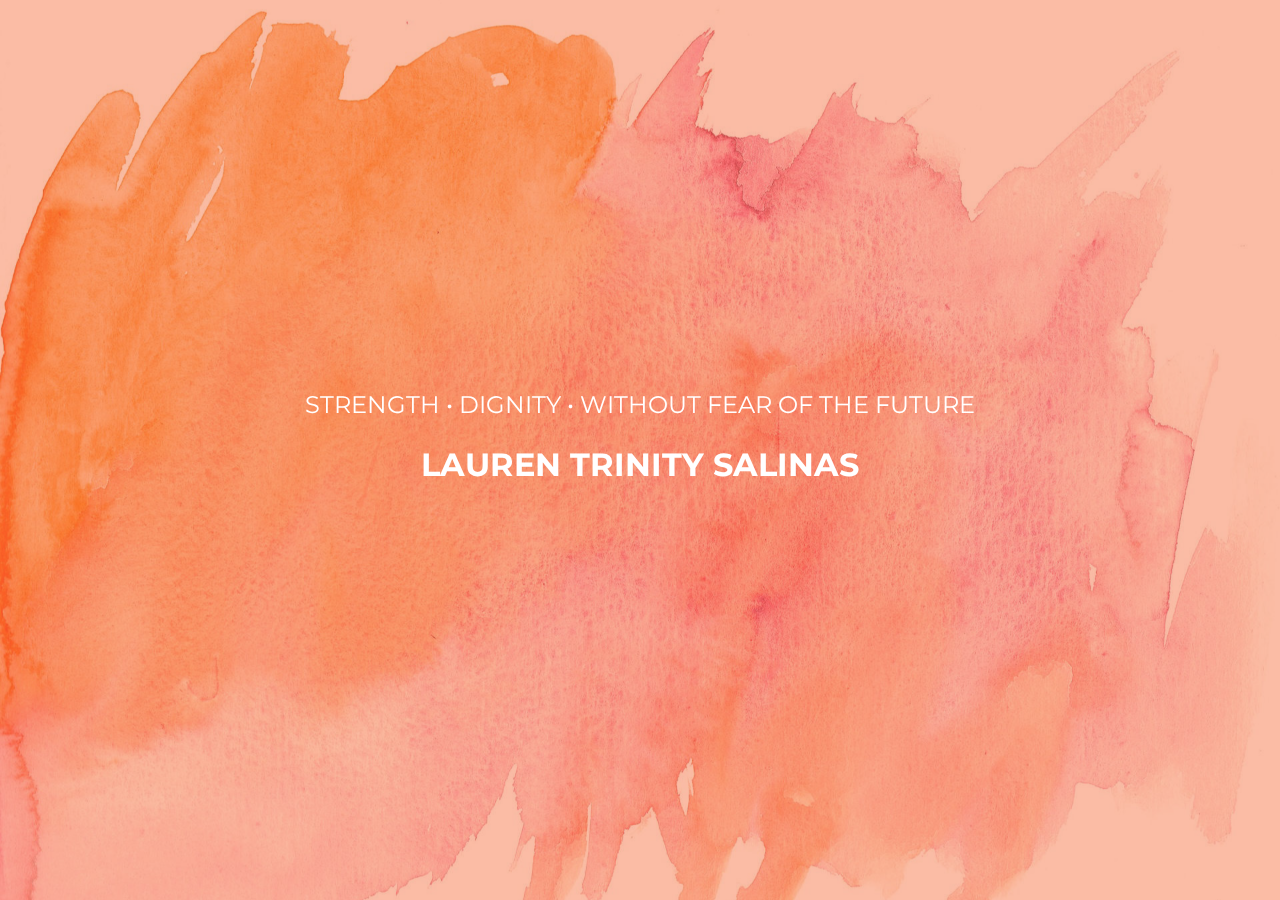
==== index.html @ 4dda99c8 "create github pages" ====
<!DOCTYPE html>
<html  >
<head>
  <!-- Site made with Mobirise Website Builder v4.10.3, https://mobirise.com -->
  <meta charset="UTF-8">
  <meta http-equiv="X-UA-Compatible" content="IE=edge">
  <meta name="generator" content="Mobirise v4.10.3, mobirise.com">
  <meta name="viewport" content="width=device-width, initial-scale=1, minimum-scale=1">
  <link rel="shortcut icon" href="assets/images/favicon-128x128.png" type="image/x-icon">
  <meta name="description" content="Lauren Trinity">
  
  <title>Lauren Trinity</title>
  <link rel="stylesheet" href="assets/web/assets/mobirise-icons/mobirise-icons.css">
  <link rel="stylesheet" href="assets/tether/tether.min.css">
  <link rel="stylesheet" href="assets/bootstrap/css/bootstrap.min.css">
  <link rel="stylesheet" href="assets/bootstrap/css/bootstrap-grid.min.css">
  <link rel="stylesheet" href="assets/bootstrap/css/bootstrap-reboot.min.css">
  <link rel="stylesheet" href="assets/animatecss/animate.min.css">
  <link rel="stylesheet" href="assets/theme/css/style.css">
  <link rel="stylesheet" href="assets/mobirise/css/mbr-additional.css" type="text/css">
  
  
  
</head>
<body>
  <section class="cid-qR0C1L63D7 mbr-fullscreen mbr-parallax-background" id="header2-0">

    

    <div class="mbr-overlay" style="opacity: 0.5; background-color: rgb(247, 121, 76);"></div>

    <div class="container align-center">
        <div class="row justify-content-md-center">
            <div class="mbr-white col-md-10">
                <h1 class="mbr-section-title mbr-bold pb-3 mbr-fonts-style display-5"><span style="font-weight: normal;">STRENGTH • DIGNITY • WITHOUT FEAR OF THE FUTURE</span></h1>
                <h3 class="mbr-section-subtitle align-center mbr-light pb-3 mbr-fonts-style display-2"><strong>LAUREN TRINITY SALINAS</strong></h3>
                
                
            </div>
        </div>
    </div>
    
</section>


  <section class="engine"><a href="https://mobirise.info/q">free responsive website templates</a></section><script src="assets/web/assets/jquery/jquery.min.js"></script>
  <script src="assets/popper/popper.min.js"></script>
  <script src="assets/tether/tether.min.js"></script>
  <script src="assets/bootstrap/js/bootstrap.min.js"></script>
  <script src="assets/smoothscroll/smooth-scroll.js"></script>
  <script src="assets/parallax/jarallax.min.js"></script>
  <script src="assets/viewportchecker/jquery.viewportchecker.js"></script>
  <script src="assets/theme/js/script.js"></script>
  
  
  <input name="animation" type="hidden">
  </body>
</html>
---- assets/web/assets/mobirise-icons/mobirise-icons.css ----
@font-face {
  font-family: 'MobiriseIcons';
  src:  url('mobirise-icons.eot?spat4u');
  src:  url('mobirise-icons.eot?spat4u#iefix') format('embedded-opentype'),
    url('mobirise-icons.ttf?spat4u') format('truetype'),
    url('mobirise-icons.woff?spat4u') format('woff'),
    url('mobirise-icons.svg?spat4u#MobiriseIcons') format('svg');
  font-weight: normal;
  font-style: normal;
}

[class^="mbri-"], [class*=" mbri-"] {
  /* use !important to prevent issues with browser extensions that change fonts */
  font-family: MobiriseIcons !important;
  speak: none;
  font-style: normal;
  font-weight: normal;
  font-variant: normal;
  text-transform: none;
  line-height: 1;

  /* Better Font Rendering =========== */
  -webkit-font-smoothing: antialiased;
  -moz-osx-font-smoothing: grayscale;
}

.mbri-add-submenu:before {
  content: "\e900";
}
.mbri-alert:before {
  content: "\e901";
}
.mbri-align-center:before {
  content: "\e902";
}
.mbri-align-justify:before {
  content: "\e903";
}
.mbri-align-left:before {
  content: "\e904";
}
.mbri-align-right:before {
  content: "\e905";
}
.mbri-android:before {
  content: "\e906";
}
.mbri-apple:before {
  content: "\e907";
}
.mbri-arrow-down:before {
  content: "\e908";
}
.mbri-arrow-next:before {
  content: "\e909";
}
.mbri-arrow-prev:before {
  content: "\e90a";
}
.mbri-arrow-up:before {
  content: "\e90b";
}
.mbri-bold:before {
  content: "\e90c";
}
.mbri-bookmark:before {
  content: "\e90d";
}
.mbri-bootstrap:before {
  content: "\e90e";
}
.mbri-briefcase:before {
  content: "\e90f";
}
.mbri-browse:before {
  content: "\e910";
}
.mbri-bulleted-list:before {
  content: "\e911";
}
.mbri-calendar:before {
  content: "\e912";
}
.mbri-camera:before {
  content: "\e913";
}
.mbri-cart-add:before {
  content: "\e914";
}
.mbri-cart-full:before {
  content: "\e915";
}
.mbri-cash:before {
  content: "\e916";
}
.mbri-change-style:before {
  content: "\e917";
}
.mbri-chat:before {
  content: "\e918";
}
.mbri-clock:before {
  content: "\e919";
}
.mbri-close:before {
  content: "\e91a";
}
.mbri-cloud:before {
  content: "\e91b";
}
.mbri-code:before {
  content: "\e91c";
}
.mbri-contact-form:before {
  content: "\e91d";
}
.mbri-credit-card:before {
  content: "\e91e";
}
.mbri-cursor-click:before {
  content: "\e91f";
}
.mbri-cust-feedback:before {
  content: "\e920";
}
.mbri-database:before {
  content: "\e921";
}
.mbri-delivery:before {
  content: "\e922";
}
.mbri-desktop:before {
  content: "\e923";
}
.mbri-devices:before {
  content: "\e924";
}
.mbri-down:before {
  content: "\e925";
}
.mbri-download:before {
  content: "\e989";
}
.mbri-drag-n-drop:before {
  content: "\e927";
}
.mbri-drag-n-drop2:before {
  content: "\e928";
}
.mbri-edit:before {
  content: "\e929";
}
.mbri-edit2:before {
  content: "\e92a";
}
.mbri-error:before {
  content: "\e92b";
}
.mbri-extension:before {
  content: "\e92c";
}
.mbri-features:before {
  content: "\e92d";
}
.mbri-file:before {
  content: "\e92e";
}
.mbri-flag:before {
  content: "\e92f";
}
.mbri-folder:before {
  content: "\e930";
}
.mbri-gift:before {
  content: "\e931";
}
.mbri-github:before {
  content: "\e932";
}
.mbri-globe:before {
  content: "\e933";
}
.mbri-globe-2:before {
  content: "\e934";
}
.mbri-growing-chart:before {
  content: "\e935";
}
.mbri-hearth:before {
  content: "\e936";
}
.mbri-help:before {
  content: "\e937";
}
.mbri-home:before {
  content: "\e938";
}
.mbri-hot-cup:before {
  content: "\e939";
}
.mbri-idea:before {
  content: "\e93a";
}
.mbri-image-gallery:before {
  content: "\e93b";
}
.mbri-image-slider:before {
  content: "\e93c";
}
.mbri-info:before {
  content: "\e93d";
}
.mbri-italic:before {
  content: "\e93e";
}
.mbri-key:before {
  content: "\e93f";
}
.mbri-laptop:before {
  content: "\e940";
}
.mbri-layers:before {
  content: "\e941";
}
.mbri-left-right:before {
  content: "\e942";
}
.mbri-left:before {
  content: "\e943";
}
.mbri-letter:before {
  content: "\e944";
}
.mbri-like:before {
  content: "\e945";
}
.mbri-link:before {
  content: "\e946";
}
.mbri-lock:before {
  content: "\e947";
}
.mbri-login:before {
  content: "\e948";
}
.mbri-logout:before {
  content: "\e949";
}
.mbri-magic-stick:before {
  content: "\e94a";
}
.mbri-map-pin:before {
  content: "\e94b";
}
.mbri-menu:before {
  content: "\e94c";
}
.mbri-mobile:before {
  content: "\e94d";
}
.mbri-mobile2:before {
  content: "\e94e";
}
.mbri-mobirise:before {
  content: "\e94f";
}
.mbri-more-horizontal:before {
  content: "\e950";
}
.mbri-more-vertical:before {
  content: "\e951";
}
.mbri-music:before {
  content: "\e952";
}
.mbri-new-file:before {
  content: "\e953";
}
.mbri-numbered-list:before {
  content: "\e954";
}
.mbri-opened-folder:before {
  content: "\e955";
}
.mbri-pages:before {
  content: "\e956";
}
.mbri-paper-plane:before {
  content: "\e957";
}
.mbri-paperclip:before {
  content: "\e958";
}
.mbri-photo:before {
  content: "\e959";
}
.mbri-photos:before {
  content: "\e95a";
}
.mbri-pin:before {
  content: "\e95b";
}
.mbri-play:before {
  content: "\e95c";
}
.mbri-plus:before {
  content: "\e95d";
}
.mbri-preview:before {
  content: "\e95e";
}
.mbri-print:before {
  content: "\e95f";
}
.mbri-protect:before {
  content: "\e960";
}
.mbri-question:before {
  content: "\e961";
}
.mbri-quote-left:before {
  content: "\e962";
}
.mbri-quote-right:before {
  content: "\e963";
}
.mbri-refresh:before {
  content: "\e964";
}
.mbri-responsive:before {
  content: "\e965";
}
.mbri-right:before {
  content: "\e966";
}
.mbri-rocket:before {
  content: "\e967";
}
.mbri-sad-face:before {
  content: "\e968";
}
.mbri-sale:before {
  content: "\e969";
}
.mbri-save:before {
  content: "\e96a";
}
.mbri-search:before {
  content: "\e96b";
}
.mbri-setting:before {
  content: "\e96c";
}
.mbri-setting2:before {
  content: "\e96d";
}
.mbri-setting3:before {
  content: "\e96e";
}
.mbri-share:before {
  content: "\e96f";
}
.mbri-shopping-bag:before {
  content: "\e970";
}
.mbri-shopping-basket:before {
  content: "\e971";
}
.mbri-shopping-cart:before {
  content: "\e972";
}
.mbri-sites:before {
  content: "\e973";
}
.mbri-smile-face:before {
  content: "\e974";
}
.mbri-speed:before {
  content: "\e975";
}
.mbri-star:before {
  content: "\e976";
}
.mbri-success:before {
  content: "\e977";
}
.mbri-sun:before {
  content: "\e978";
}
.mbri-sun2:before {
  content: "\e979";
}
.mbri-tablet:before {
  content: "\e97a";
}
.mbri-tablet-vertical:before {
  content: "\e97b";
}
.mbri-target:before {
  content: "\e97c";
}
.mbri-timer:before {
  content: "\e97d";
}
.mbri-to-ftp:before {
  content: "\e97e";
}
.mbri-to-local-drive:before {
  content: "\e97f";
}
.mbri-touch-swipe:before {
  content: "\e980";
}
.mbri-touch:before {
  content: "\e981";
}
.mbri-trash:before {
  content: "\e982";
}
.mbri-underline:before {
  content: "\e983";
}
.mbri-unlink:before {
  content: "\e984";
}
.mbri-unlock:before {
  content: "\e985";
}
.mbri-up-down:before {
  content: "\e986";
}
.mbri-up:before {
  content: "\e987";
}
.mbri-update:before {
  content: "\e988";
}
.mbri-upload:before {
 content: "\e926"; 
}
.mbri-user:before {
  content: "\e98a";
}
.mbri-user2:before {
  content: "\e98b";
}
.mbri-users:before {
  content: "\e98c";
}
.mbri-video:before {
  content: "\e98d";
}
.mbri-video-play:before {
  content: "\e98e";
}
.mbri-watch:before {
  content: "\e98f";
}
.mbri-website-theme:before {
  content: "\e990";
}
.mbri-wifi:before {
  content: "\e991";
}
.mbri-windows:before {
  content: "\e992";
}
.mbri-zoom-out:before {
  content: "\e993";
}
.mbri-redo:before {
  content: "\e994";
}
.mbri-undo:before {
  content: "\e995";
}
---- assets/theme/css/style.css ----
/*!
 * Mobirise v4 theme (https://mobirise.com/)
 * Copyright 2017 Mobirise
 */
section {
  background-color: #eeeeee; }

section,
.container,
.container-fluid {
  position: relative;
  word-wrap: break-word; }

a.mbr-iconfont:hover {
  text-decoration: none; }

.article .lead p, .article .lead ul, .article .lead ol, .article .lead pre, .article .lead blockquote {
  margin-bottom: 0; }

a {
  font-style: normal;
  font-weight: 400;
  cursor: pointer; }
  a, a:hover {
    text-decoration: none; }

figure {
  margin-bottom: 0; }

body {
  color: #232323; }

h1, h2, h3, h4, h5, h6,
.h1, .h2, .h3, .h4, .h5, .h6,
.display-1, .display-2, .display-3, .display-4 {
  line-height: 1;
  word-break: break-word;
  word-wrap: break-word; }

b, strong {
  font-weight: bold; }

blockquote {
  padding: 10px 0 10px 20px;
  position: relative;
  border-left: 2px solid;
  border-color: #ff3366; }

input:-webkit-autofill, input:-webkit-autofill:hover, input:-webkit-autofill:focus, input:-webkit-autofill:active {
  transition-delay: 9999s;
  transition-property: background-color, color; }

textarea[type="hidden"] {
  display: none; }

body {
  position: relative; }

section {
  background-position: 50% 50%;
  background-repeat: no-repeat;
  background-size: cover; }
  section .mbr-background-video,
  section .mbr-background-video-preview {
    position: absolute;
    bottom: 0;
    left: 0;
    right: 0;
    top: 0; }

.hidden {
  visibility: hidden; }

.mbr-z-index20 {
  z-index: 20; }

/*! Base colors */
.mbr-white {
  color: #ffffff; }

.mbr-black {
  color: #000000; }

.mbr-bg-white {
  background-color: #ffffff; }

.mbr-bg-black {
  background-color: #000000; }

/*! Text-aligns */
.align-left {
  text-align: left; }

.align-center {
  text-align: center; }

.align-right {
  text-align: right; }

@media (max-width: 767px) {
  .align-left, .align-center, .align-right, .mbr-section-btn, .mbr-section-title {
    text-align: center; } }
/*! Font-weight  */
.mbr-light {
  font-weight: 300; }

.mbr-regular {
  font-weight: 400; }

.mbr-semibold {
  font-weight: 500; }

.mbr-bold {
  font-weight: 700; }

/*! Media  */
.media-size-item {
  -webkit-flex: 1 1 auto;
  -moz-flex: 1 1 auto;
  -ms-flex: 1 1 auto;
  -o-flex: 1 1 auto;
  flex: 1 1 auto; }

.media-content {
  -webkit-flex-basis: 100%;
  flex-basis: 100%; }

.media-container-row {
  display: -ms-flexbox;
  display: -webkit-flex;
  display: flex;
  -webkit-flex-direction: row;
  -ms-flex-direction: row;
  flex-direction: row;
  -webkit-flex-wrap: wrap;
  -ms-flex-wrap: wrap;
  flex-wrap: wrap;
  -webkit-justify-content: center;
  -ms-flex-pack: center;
  justify-content: center;
  -webkit-align-content: center;
  -ms-flex-line-pack: center;
  align-content: center;
  -webkit-align-items: start;
  -ms-flex-align: start;
  align-items: start; }
  .media-container-row .media-size-item {
    width: 400px; }

.media-container-column {
  display: -ms-flexbox;
  display: -webkit-flex;
  display: flex;
  -webkit-flex-direction: column;
  -ms-flex-direction: column;
  flex-direction: column;
  -webkit-flex-wrap: wrap;
  -ms-flex-wrap: wrap;
  flex-wrap: wrap;
  -webkit-justify-content: center;
  -ms-flex-pack: center;
  justify-content: center;
  -webkit-align-content: center;
  -ms-flex-line-pack: center;
  align-content: center;
  -webkit-align-items: stretch;
  -ms-flex-align: stretch;
  align-items: stretch; }
  .media-container-column > * {
    width: 100%; }

@media (min-width: 992px) {
  .media-container-row {
    -webkit-flex-wrap: nowrap;
    -ms-flex-wrap: nowrap;
    flex-wrap: nowrap; } }
figure {
  overflow: hidden; }

figure[mbr-media-size] {
  transition: width 0.1s; }

.mbr-figure img, .mbr-figure iframe {
  display: block;
  width: 100%; }

.card {
  background-color: transparent;
  border: none; }

.card-box {
  width: 100%; }

.card-img {
  text-align: center;
  flex-shrink: 0;
  -webkit-flex-shrink: 0; }

.media {
  max-width: 100%;
  margin: 0 auto; }

.mbr-figure {
  -ms-flex-item-align: center;
  -ms-grid-row-align: center;
  -webkit-align-self: center;
  align-self: center; }

.media-container > div {
  max-width: 100%; }

.mbr-figure img, .card-img img {
  width: 100%; }

@media (max-width: 991px) {
  .media-size-item {
    width: auto !important; }

  .media {
    width: auto; }

  .mbr-figure {
    width: 100% !important; } }
/*! Buttons */
.mbr-section-btn {
  margin-left: -.25rem;
  margin-right: -.25rem;
  font-size: 0; }

nav .mbr-section-btn {
  margin-left: 0rem;
  margin-right: 0rem; }

/*! Btn icon margin */
.btn .mbr-iconfont, .btn.btn-sm .mbr-iconfont {
  cursor: pointer;
  margin-right: 0.5rem; }

.btn.btn-md .mbr-iconfont, .btn.btn-md .mbr-iconfont {
  margin-right: 0.8rem; }

.mbr-regular {
  font-weight: 400; }

.mbr-semibold {
  font-weight: 500; }

.mbr-bold {
  font-weight: 700; }

[type="submit"] {
  -webkit-appearance: none; }

/*! Full-screen */
.mbr-fullscreen .mbr-overlay {
  min-height: 100vh; }

.mbr-fullscreen {
  display: flex;
  display: -webkit-flex;
  display: -moz-flex;
  display: -ms-flex;
  display: -o-flex;
  align-items: center;
  -webkit-align-items: center;
  min-height: 100vh;
  padding-top: 3rem;
  padding-bottom: 3rem; }

/*! Map */
.map {
  height: 25rem;
  position: relative; }
  .map iframe {
    width: 100%;
    height: 100%; }

/* Form */
.form-asterisk {
  font-family: initial;
  position: absolute;
  top: -2px;
  font-weight: normal; }

/*! Scroll to top arrow */
.mbr-arrow-up {
  bottom: 25px;
  right: 90px;
  position: fixed;
  text-align: right;
  z-index: 5000;
  color: #ffffff;
  font-size: 32px;
  transform: rotate(180deg);
  -webkit-transform: rotate(180deg); }

.mbr-arrow-up a {
  background: rgba(0, 0, 0, 0.2);
  border-radius: 3px;
  color: #fff;
  display: inline-block;
  height: 60px;
  width: 60px;
  outline-style: none !important;
  position: relative;
  text-decoration: none;
  transition: all .3s ease-in-out;
  cursor: pointer;
  text-align: center; }
  .mbr-arrow-up a:hover {
    background-color: rgba(0, 0, 0, 0.4); }
  .mbr-arrow-up a i {
    line-height: 60px; }

.mbr-arrow-up-icon {
  display: block;
  color: #fff; }

.mbr-arrow-up-icon::before {
  content: "\203a";
  display: inline-block;
  font-family: serif;
  font-size: 32px;
  line-height: 1;
  font-style: normal;
  position: relative;
  top: 6px;
  left: -4px;
  -webkit-transform: rotate(-90deg);
  transform: rotate(-90deg); }

/*! Arrow Down */
.mbr-arrow {
  position: absolute;
  bottom: 45px;
  left: 50%;
  width: 60px;
  height: 60px;
  cursor: pointer;
  background-color: rgba(80, 80, 80, 0.5);
  border-radius: 50%;
  -webkit-transform: translateX(-50%);
  transform: translateX(-50%); }
  .mbr-arrow > a {
    display: inline-block;
    text-decoration: none;
    outline-style: none;
    -webkit-animation: arrowdown 1.7s ease-in-out infinite;
    animation: arrowdown 1.7s ease-in-out infinite; }
    .mbr-arrow > a > i {
      position: absolute;
      top: -2px;
      left: 15px;
      font-size: 2rem; }

@keyframes arrowdown {
  0% {
    transform: translateY(0px);
    -webkit-transform: translateY(0px); }
  50% {
    transform: translateY(-5px);
    -webkit-transform: translateY(-5px); }
  100% {
    transform: translateY(0px);
    -webkit-transform: translateY(0px); } }
@-webkit-keyframes arrowdown {
  0% {
    transform: translateY(0px);
    -webkit-transform: translateY(0px); }
  50% {
    transform: translateY(-5px);
    -webkit-transform: translateY(-5px); }
  100% {
    transform: translateY(0px);
    -webkit-transform: translateY(0px); } }
@media (max-width: 500px) {
  .mbr-arrow-up {
    left: 50%;
    right: auto;
    transform: translateX(-50%) rotate(180deg);
    -webkit-transform: translateX(-50%) rotate(180deg); } }
/*Gradients animation*/
@keyframes gradient-animation {
  from {
    background-position: 0% 100%;
    animation-timing-function: ease-in-out; }
  to {
    background-position: 100% 0%;
    animation-timing-function: ease-in-out; } }
@-webkit-keyframes gradient-animation {
  from {
    background-position: 0% 100%;
    animation-timing-function: ease-in-out; }
  to {
    background-position: 100% 0%;
    animation-timing-function: ease-in-out; } }
.bg-gradient {
  background-size: 200% 200%;
  animation: gradient-animation 5s infinite alternate;
  -webkit-animation: gradient-animation 5s infinite alternate; }

.menu .navbar-brand {
  display: -webkit-flex; }
  .menu .navbar-brand span {
    display: flex;
    display: -webkit-flex; }
  .menu .navbar-brand .navbar-caption-wrap {
    display: -webkit-flex; }
  .menu .navbar-brand .navbar-logo img {
    display: -webkit-flex; }
@media (min-width: 768px) and (max-width: 991px) {
  .menu .navbar-toggleable-sm .navbar-nav {
    display: -webkit-box;
    display: -webkit-flex;
    display: -ms-flexbox; } }
@media (max-width: 991px) {
  .menu .navbar-collapse {
    max-height: 93.5vh; }
    .menu .navbar-collapse.show {
      overflow: auto; } }
@media (min-width: 992px) {
  .menu .navbar-nav.nav-dropdown {
    display: -webkit-flex; }
  .menu .navbar-toggleable-sm .navbar-collapse {
    display: -webkit-flex !important; } }
@media (max-width: 767px) {
  .menu .navbar-collapse {
    max-height: 80vh; } }

.navbar {
  display: -webkit-flex;
  -webkit-flex-wrap: wrap;
  -webkit-align-items: center;
  -webkit-justify-content: space-between; }

.navbar-collapse {
  -webkit-flex-basis: 100%;
  -webkit-flex-grow: 1;
  -webkit-align-items: center; }

.nav-dropdown .link {
  padding: .667em 1.667em !important;
  margin: 0 !important; }

.nav {
  display: -webkit-flex;
  -webkit-flex-wrap: wrap; }

.row {
  display: -webkit-flex;
  -webkit-flex-wrap: wrap; }

.justify-content-center {
  -webkit-justify-content: center; }

.form-inline {
  display: -webkit-flex;
  -webkit-flex-flow: row wrap;
  -webkit-align-items: center; }

.card-wrapper {
  -webkit-flex: 1; }

.carousel-control {
  z-index: 10;
  display: -webkit-flex;
  -webkit-align-items: center;
  -webkit-justify-content: center; }

.carousel-controls {
  display: -webkit-flex; }

.media {
  display: -webkit-flex; }

.form-group:focus {
  outline: none; }

.jq-selectbox__select {
  padding: 1.07em .5em;
  position: absolute;
  top: 0;
  left: 0;
  width: 100%; }

.jq-selectbox__dropdown {
  position: absolute;
  top: 100% !important;
  left: 0 !important;
  width: 100% !important; }

.jq-selectbox__trigger-arrow {
  transform: translateY(-50%); }

.jq-selectbox li {
  padding: 1.07em .5em; }

div[data-for^="input-range"] input {
  padding-left: 0;
  padding-right: 0; }

.modal-dialog, .modal-content {
  height: 100%; }

.modal-dialog .carousel-inner {
  height: 100%;
  height: -webkit-fill-available;
  height: fill-available; }

.carousel-item {
  text-align: center; }

.carousel-item img {
  margin: auto; }
.engine {
	position: absolute;
	text-indent: -2400px;
	text-align: center;
	padding: 0;
	top: 0;
	left: -2400px;
}
---- assets/mobirise/css/mbr-additional.css ----
@import url(https://fonts.googleapis.com/css?family=Playball:400);
@import url(https://fonts.googleapis.com/css?family=Montserrat:100,100i,200,200i,300,300i,400,400i,500,500i,600,600i,700,700i,800,800i,900,900i);





body {
  font-style: normal;
  line-height: 1.5;
}
.mbr-section-title {
  font-style: normal;
  line-height: 1.2;
}
.mbr-section-subtitle {
  line-height: 1.3;
}
.mbr-text {
  font-style: normal;
  line-height: 1.6;
}
.display-1 {
  font-family: 'Playball', display;
  font-size: 8.25rem;
}
.display-1 > .mbr-iconfont {
  font-size: 13.2rem;
}
.display-2 {
  font-family: 'Montserrat', sans-serif;
  font-size: 2rem;
}
.display-2 > .mbr-iconfont {
  font-size: 3.2rem;
}
.display-4 {
  font-family: 'Montserrat', sans-serif;
  font-size: 1rem;
}
.display-4 > .mbr-iconfont {
  font-size: 1.6rem;
}
.display-5 {
  font-family: 'Montserrat', sans-serif;
  font-size: 1.5rem;
}
.display-5 > .mbr-iconfont {
  font-size: 2.4rem;
}
.display-7 {
  font-family: 'Montserrat', sans-serif;
  font-size: 1rem;
}
.display-7 > .mbr-iconfont {
  font-size: 1.6rem;
}
/* ---- Fluid typography for mobile devices ---- */
/* 1.4 - font scale ratio ( bootstrap == 1.42857 ) */
/* 100vw - current viewport width */
/* (48 - 20)  48 == 48rem == 768px, 20 == 20rem == 320px(minimal supported viewport) */
/* 0.65 - min scale variable, may vary */
@media (max-width: 768px) {
  .display-1 {
    font-size: 6.6rem;
    font-size: calc( 3.5374999999999996rem + (8.25 - 3.5374999999999996) * ((100vw - 20rem) / (48 - 20)));
    line-height: calc( 1.4 * (3.5374999999999996rem + (8.25 - 3.5374999999999996) * ((100vw - 20rem) / (48 - 20))));
  }
  .display-2 {
    font-size: 1.6rem;
    font-size: calc( 1.35rem + (2 - 1.35) * ((100vw - 20rem) / (48 - 20)));
    line-height: calc( 1.4 * (1.35rem + (2 - 1.35) * ((100vw - 20rem) / (48 - 20))));
  }
  .display-4 {
    font-size: 0.8rem;
    font-size: calc( 1rem + (1 - 1) * ((100vw - 20rem) / (48 - 20)));
    line-height: calc( 1.4 * (1rem + (1 - 1) * ((100vw - 20rem) / (48 - 20))));
  }
  .display-5 {
    font-size: 1.2rem;
    font-size: calc( 1.175rem + (1.5 - 1.175) * ((100vw - 20rem) / (48 - 20)));
    line-height: calc( 1.4 * (1.175rem + (1.5 - 1.175) * ((100vw - 20rem) / (48 - 20))));
  }
}
/* Buttons */
.btn {
  font-weight: 500;
  border-width: 2px;
  font-style: normal;
  letter-spacing: 1px;
  margin: .4rem .8rem;
  white-space: normal;
  -webkit-transition: all 0.3s ease-in-out;
  -moz-transition: all 0.3s ease-in-out;
  transition: all 0.3s ease-in-out;
  display: inline-flex;
  align-items: center;
  justify-content: center;
  word-break: break-word;
  -webkit-align-items: center;
  -webkit-justify-content: center;
  display: -webkit-inline-flex;
  padding: 1rem 3rem;
  border-radius: 3px;
}
.btn-sm {
  font-weight: 500;
  letter-spacing: 1px;
  -webkit-transition: all 0.3s ease-in-out;
  -moz-transition: all 0.3s ease-in-out;
  transition: all 0.3s ease-in-out;
  padding: 0.6rem 1.5rem;
  border-radius: 3px;
}
.btn-md {
  font-weight: 500;
  letter-spacing: 1px;
  margin: .4rem .8rem !important;
  -webkit-transition: all 0.3s ease-in-out;
  -moz-transition: all 0.3s ease-in-out;
  transition: all 0.3s ease-in-out;
  padding: 1rem 3rem;
  border-radius: 3px;
}
.btn-lg {
  font-weight: 500;
  letter-spacing: 1px;
  margin: .4rem .8rem !important;
  -webkit-transition: all 0.3s ease-in-out;
  -moz-transition: all 0.3s ease-in-out;
  transition: all 0.3s ease-in-out;
  padding: 1.2rem 3.2rem;
  border-radius: 3px;
}
.bg-primary {
  background-color: #96489c !important;
}
.bg-success {
  background-color: #23ad85 !important;
}
.bg-info {
  background-color: #ffe72d !important;
}
.bg-warning {
  background-color: #ffffff !important;
}
.bg-danger {
  background-color: #23ad85 !important;
}
.btn-primary,
.btn-primary:active {
  background-color: #96489c !important;
  border-color: #96489c !important;
  color: #ffffff !important;
}
.btn-primary:hover,
.btn-primary:focus,
.btn-primary.focus,
.btn-primary.active {
  color: #ffffff !important;
  background-color: #643068 !important;
  border-color: #643068 !important;
}
.btn-primary.disabled,
.btn-primary:disabled {
  color: #ffffff !important;
  background-color: #643068 !important;
  border-color: #643068 !important;
}
.btn-secondary,
.btn-secondary:active {
  background-color: #1eafaa !important;
  border-color: #1eafaa !important;
  color: #ffffff !important;
}
.btn-secondary:hover,
.btn-secondary:focus,
.btn-secondary.focus,
.btn-secondary.active {
  color: #ffffff !important;
  background-color: #136e6b !important;
  border-color: #136e6b !important;
}
.btn-secondary.disabled,
.btn-secondary:disabled {
  color: #ffffff !important;
  background-color: #136e6b !important;
  border-color: #136e6b !important;
}
.btn-info,
.btn-info:active {
  background-color: #ffe72d !important;
  border-color: #ffe72d !important;
  color: #2d2800 !important;
}
.btn-info:hover,
.btn-info:focus,
.btn-info.focus,
.btn-info.active {
  color: #2d2800 !important;
  background-color: #e0c600 !important;
  border-color: #e0c600 !important;
}
.btn-info.disabled,
.btn-info:disabled {
  color: #2d2800 !important;
  background-color: #e0c600 !important;
  border-color: #e0c600 !important;
}
.btn-success,
.btn-success:active {
  background-color: #23ad85 !important;
  border-color: #23ad85 !important;
  color: #ffffff !important;
}
.btn-success:hover,
.btn-success:focus,
.btn-success.focus,
.btn-success.active {
  color: #ffffff !important;
  background-color: #166d54 !important;
  border-color: #166d54 !important;
}
.btn-success.disabled,
.btn-success:disabled {
  color: #ffffff !important;
  background-color: #166d54 !important;
  border-color: #166d54 !important;
}
.btn-warning,
.btn-warning:active {
  background-color: #ffffff !important;
  border-color: #ffffff !important;
  color: #808080 !important;
}
.btn-warning:hover,
.btn-warning:focus,
.btn-warning.focus,
.btn-warning.active {
  color: #808080 !important;
  background-color: #d9d9d9 !important;
  border-color: #d9d9d9 !important;
}
.btn-warning.disabled,
.btn-warning:disabled {
  color: #808080 !important;
  background-color: #d9d9d9 !important;
  border-color: #d9d9d9 !important;
}
.btn-danger,
.btn-danger:active {
  background-color: #23ad85 !important;
  border-color: #23ad85 !important;
  color: #ffffff !important;
}
.btn-danger:hover,
.btn-danger:focus,
.btn-danger.focus,
.btn-danger.active {
  color: #ffffff !important;
  background-color: #166d54 !important;
  border-color: #166d54 !important;
}
.btn-danger.disabled,
.btn-danger:disabled {
  color: #ffffff !important;
  background-color: #166d54 !important;
  border-color: #166d54 !important;
}
.btn-white {
  color: #333333 !important;
}
.btn-white,
.btn-white:active {
  background-color: #ffffff !important;
  border-color: #ffffff !important;
  color: #808080 !important;
}
.btn-white:hover,
.btn-white:focus,
.btn-white.focus,
.btn-white.active {
  color: #808080 !important;
  background-color: #d9d9d9 !important;
  border-color: #d9d9d9 !important;
}
.btn-white.disabled,
.btn-white:disabled {
  color: #808080 !important;
  background-color: #d9d9d9 !important;
  border-color: #d9d9d9 !important;
}
.btn-black,
.btn-black:active {
  background-color: #333333 !important;
  border-color: #333333 !important;
  color: #ffffff !important;
}
.btn-black:hover,
.btn-black:focus,
.btn-black.focus,
.btn-black.active {
  color: #ffffff !important;
  background-color: #0d0d0d !important;
  border-color: #0d0d0d !important;
}
.btn-black.disabled,
.btn-black:disabled {
  color: #ffffff !important;
  background-color: #0d0d0d !important;
  border-color: #0d0d0d !important;
}
.btn-primary-outline,
.btn-primary-outline:active {
  background: none;
  border-color: #532856;
  color: #532856;
}
.btn-primary-outline:hover,
.btn-primary-outline:focus,
.btn-primary-outline.focus,
.btn-primary-outline.active {
  color: #ffffff;
  background-color: #96489c;
  border-color: #96489c;
}
.btn-primary-outline.disabled,
.btn-primary-outline:disabled {
  color: #ffffff !important;
  background-color: #96489c !important;
  border-color: #96489c !important;
}
.btn-secondary-outline,
.btn-secondary-outline:active {
  background: none;
  border-color: #0f5855;
  color: #0f5855;
}
.btn-secondary-outline:hover,
.btn-secondary-outline:focus,
.btn-secondary-outline.focus,
.btn-secondary-outline.active {
  color: #ffffff;
  background-color: #1eafaa;
  border-color: #1eafaa;
}
.btn-secondary-outline.disabled,
.btn-secondary-outline:disabled {
  color: #ffffff !important;
  background-color: #1eafaa !important;
  border-color: #1eafaa !important;
}
.btn-info-outline,
.btn-info-outline:active {
  background: none;
  border-color: #c6af00;
  color: #c6af00;
}
.btn-info-outline:hover,
.btn-info-outline:focus,
.btn-info-outline.focus,
.btn-info-outline.active {
  color: #2d2800;
  background-color: #ffe72d;
  border-color: #ffe72d;
}
.btn-info-outline.disabled,
.btn-info-outline:disabled {
  color: #2d2800 !important;
  background-color: #ffe72d !important;
  border-color: #ffe72d !important;
}
.btn-success-outline,
.btn-success-outline:active {
  background: none;
  border-color: #125844;
  color: #125844;
}
.btn-success-outline:hover,
.btn-success-outline:focus,
.btn-success-outline.focus,
.btn-success-outline.active {
  color: #ffffff;
  background-color: #23ad85;
  border-color: #23ad85;
}
.btn-success-outline.disabled,
.btn-success-outline:disabled {
  color: #ffffff !important;
  background-color: #23ad85 !important;
  border-color: #23ad85 !important;
}
.btn-warning-outline,
.btn-warning-outline:active {
  background: none;
  border-color: #cccccc;
  color: #cccccc;
}
.btn-warning-outline:hover,
.btn-warning-outline:focus,
.btn-warning-outline.focus,
.btn-warning-outline.active {
  color: #808080;
  background-color: #ffffff;
  border-color: #ffffff;
}
.btn-warning-outline.disabled,
.btn-warning-outline:disabled {
  color: #808080 !important;
  background-color: #ffffff !important;
  border-color: #ffffff !important;
}
.btn-danger-outline,
.btn-danger-outline:active {
  background: none;
  border-color: #125844;
  color: #125844;
}
.btn-danger-outline:hover,
.btn-danger-outline:focus,
.btn-danger-outline.focus,
.btn-danger-outline.active {
  color: #ffffff;
  background-color: #23ad85;
  border-color: #23ad85;
}
.btn-danger-outline.disabled,
.btn-danger-outline:disabled {
  color: #ffffff !important;
  background-color: #23ad85 !important;
  border-color: #23ad85 !important;
}
.btn-black-outline,
.btn-black-outline:active {
  background: none;
  border-color: #000000;
  color: #000000;
}
.btn-black-outline:hover,
.btn-black-outline:focus,
.btn-black-outline.focus,
.btn-black-outline.active {
  color: #ffffff;
  background-color: #333333;
  border-color: #333333;
}
.btn-black-outline.disabled,
.btn-black-outline:disabled {
  color: #ffffff !important;
  background-color: #333333 !important;
  border-color: #333333 !important;
}
.btn-white-outline,
.btn-white-outline:active,
.btn-white-outline.active {
  background: none;
  border-color: #ffffff;
  color: #ffffff;
}
.btn-white-outline:hover,
.btn-white-outline:focus,
.btn-white-outline.focus {
  color: #333333;
  background-color: #ffffff;
  border-color: #ffffff;
}
.text-primary {
  color: #96489c !important;
}
.text-secondary {
  color: #1eafaa !important;
}
.text-success {
  color: #23ad85 !important;
}
.text-info {
  color: #ffe72d !important;
}
.text-warning {
  color: #ffffff !important;
}
.text-danger {
  color: #23ad85 !important;
}
.text-white {
  color: #ffffff !important;
}
.text-black {
  color: #000000 !important;
}
a.text-primary:hover,
a.text-primary:focus {
  color: #532856 !important;
}
a.text-secondary:hover,
a.text-secondary:focus {
  color: #0f5855 !important;
}
a.text-success:hover,
a.text-success:focus {
  color: #125844 !important;
}
a.text-info:hover,
a.text-info:focus {
  color: #c6af00 !important;
}
a.text-warning:hover,
a.text-warning:focus {
  color: #cccccc !important;
}
a.text-danger:hover,
a.text-danger:focus {
  color: #125844 !important;
}
a.text-white:hover,
a.text-white:focus {
  color: #b3b3b3 !important;
}
a.text-black:hover,
a.text-black:focus {
  color: #4d4d4d !important;
}
.alert-success {
  background-color: #70c770;
}
.alert-info {
  background-color: #ffe72d;
}
.alert-warning {
  background-color: #ffffff;
}
.alert-danger {
  background-color: #23ad85;
}
.mbr-section-btn a.btn:not(.btn-form) {
  border-radius: 100px;
}
.mbr-section-btn a.btn:not(.btn-form):hover,
.mbr-section-btn a.btn:not(.btn-form):focus {
  box-shadow: none !important;
}
.mbr-section-btn a.btn:not(.btn-form):hover,
.mbr-section-btn a.btn:not(.btn-form):focus {
  box-shadow: 0 10px 40px 0 rgba(0, 0, 0, 0.2) !important;
  -webkit-box-shadow: 0 10px 40px 0 rgba(0, 0, 0, 0.2) !important;
}
.mbr-gallery-filter li a {
  border-radius: 100px !important;
}
.mbr-gallery-filter li.active .btn {
  background-color: #96489c;
  border-color: #96489c;
  color: #ffffff;
}
.mbr-gallery-filter li.active .btn:focus {
  box-shadow: none;
}
.nav-tabs .nav-link {
  border-radius: 100px !important;
}
.btn-form {
  border-radius: 0;
}
.btn-form:hover {
  cursor: pointer;
}
a,
a:hover {
  color: #96489c;
}
.mbr-plan-header.bg-primary .mbr-plan-subtitle,
.mbr-plan-header.bg-primary .mbr-plan-price-desc {
  color: #ca95ce;
}
.mbr-plan-header.bg-success .mbr-plan-subtitle,
.mbr-plan-header.bg-success .mbr-plan-price-desc {
  color: #6ee2c0;
}
.mbr-plan-header.bg-info .mbr-plan-subtitle,
.mbr-plan-header.bg-info .mbr-plan-price-desc {
  color: #fffef9;
}
.mbr-plan-header.bg-warning .mbr-plan-subtitle,
.mbr-plan-header.bg-warning .mbr-plan-price-desc {
  color: #ffffff;
}
.mbr-plan-header.bg-danger .mbr-plan-subtitle,
.mbr-plan-header.bg-danger .mbr-plan-price-desc {
  color: #6ee2c0;
}
/* Scroll to top button*/
.scrollToTop_wraper {
  display: none;
}
#scrollToTop a i:before {
  content: '';
  position: absolute;
  height: 40%;
  top: 25%;
  background: #fff;
  width: 2px;
  left: calc(50% - 1px);
}
#scrollToTop a i:after {
  content: '';
  position: absolute;
  display: block;
  border-top: 2px solid #fff;
  border-right: 2px solid #fff;
  width: 40%;
  height: 40%;
  left: 30%;
  bottom: 30%;
  transform: rotate(135deg);
  -webkit-transform: rotate(135deg);
}
/* Others*/
.note-check a[data-value=Rubik] {
  font-style: normal;
}
.mbr-arrow a {
  color: #ffffff;
}
@media (max-width: 767px) {
  .mbr-arrow {
    display: none;
  }
}
.form-control-label {
  position: relative;
  cursor: pointer;
  margin-bottom: .357em;
  padding: 0;
}
.alert {
  color: #ffffff;
  border-radius: 0;
  border: 0;
  font-size: .875rem;
  line-height: 1.5;
  margin-bottom: 1.875rem;
  padding: 1.25rem;
  position: relative;
}
.alert.alert-form::after {
  background-color: inherit;
  bottom: -7px;
  content: "";
  display: block;
  height: 14px;
  left: 50%;
  margin-left: -7px;
  position: absolute;
  transform: rotate(45deg);
  width: 14px;
  -webkit-transform: rotate(45deg);
}
.form-control {
  background-color: #f5f5f5;
  box-shadow: none;
  color: #565656;
  font-family: 'Montserrat', sans-serif;
  font-size: 1rem;
  line-height: 1.43;
  min-height: 3.5em;
  padding: 1.07em .5em;
}
.form-control > .mbr-iconfont {
  font-size: 1.6rem;
}
.form-control,
.form-control:focus {
  border: 1px solid #e8e8e8;
}
.form-active .form-control:invalid {
  border-color: red;
}
.mbr-overlay {
  background-color: #000;
  bottom: 0;
  left: 0;
  opacity: .5;
  position: absolute;
  right: 0;
  top: 0;
  z-index: 0;
  pointer-events: none;
}
blockquote {
  font-style: italic;
  padding: 10px 0 10px 20px;
  font-size: 1.09rem;
  position: relative;
  border-color: #96489c;
  border-width: 3px;
}
ul,
ol,
pre,
blockquote {
  margin-bottom: 2.3125rem;
}
pre {
  background: #f4f4f4;
  padding: 10px 24px;
  white-space: pre-wrap;
}
.inactive {
  -webkit-user-select: none;
  -moz-user-select: none;
  -ms-user-select: none;
  user-select: none;
  pointer-events: none;
  -webkit-user-drag: none;
  user-drag: none;
}
.mbr-section__comments .row {
  justify-content: center;
  -webkit-justify-content: center;
}
/* Forms */
.mbr-form .btn {
  margin: .4rem 0;
}
.mbr-form .input-group-btn a.btn {
  border-radius: 100px !important;
}
.mbr-form .input-group-btn a.btn:hover {
  box-shadow: 0 10px 40px 0 rgba(0, 0, 0, 0.2);
}
.mbr-form .input-group-btn button[type="submit"] {
  border-radius: 100px !important;
  padding: 1rem 3rem;
}
.mbr-form .input-group-btn button[type="submit"]:hover {
  box-shadow: 0 10px 40px 0 rgba(0, 0, 0, 0.2);
}
.form2 .form-control {
  border-top-left-radius: 100px;
  border-bottom-left-radius: 100px;
}
.form2 .input-group-btn a.btn {
  border-top-left-radius: 0 !important;
  border-bottom-left-radius: 0 !important;
}
.form2 .input-group-btn button[type="submit"] {
  border-top-left-radius: 0 !important;
  border-bottom-left-radius: 0 !important;
}
.form3 input[type="email"] {
  border-radius: 100px !important;
}
@media (max-width: 349px) {
  .form2 input[type="email"] {
    border-radius: 100px !important;
  }
  .form2 .input-group-btn a.btn {
    border-radius: 100px !important;
  }
  .form2 .input-group-btn button[type="submit"] {
    border-radius: 100px !important;
  }
}
@media (max-width: 767px) {
  .btn {
    font-size: .75rem !important;
  }
  .btn .mbr-iconfont {
    font-size: 1rem !important;
  }
}
/* Social block */
.btn-social {
  font-size: 20px;
  border-radius: 50%;
  padding: 0;
  width: 44px;
  height: 44px;
  line-height: 44px;
  text-align: center;
  position: relative;
  border: 2px solid #c0a375;
  border-color: #96489c;
  color: #232323;
  cursor: pointer;
}
.btn-social i {
  top: 0;
  line-height: 44px;
  width: 44px;
}
.btn-social:hover {
  color: #fff;
  background: #96489c;
}
.btn-social + .btn {
  margin-left: .1rem;
}
/* Footer */
.mbr-footer-content li::before,
.mbr-footer .mbr-contacts li::before {
  background: #96489c;
}
.mbr-footer-content li a:hover,
.mbr-footer .mbr-contacts li a:hover {
  color: #96489c;
}
.footer3 input[type="email"],
.footer4 input[type="email"] {
  border-radius: 100px !important;
}
.footer3 .input-group-btn a.btn,
.footer4 .input-group-btn a.btn {
  border-radius: 100px !important;
}
.footer3 .input-group-btn button[type="submit"],
.footer4 .input-group-btn button[type="submit"] {
  border-radius: 100px !important;
}
/* Headers*/
.header13 .form-inline input[type="email"],
.header14 .form-inline input[type="email"] {
  border-radius: 100px;
}
.header13 .form-inline input[type="text"],
.header14 .form-inline input[type="text"] {
  border-radius: 100px;
}
.header13 .form-inline input[type="tel"],
.header14 .form-inline input[type="tel"] {
  border-radius: 100px;
}
.header13 .form-inline a.btn,
.header14 .form-inline a.btn {
  border-radius: 100px;
}
.header13 .form-inline button,
.header14 .form-inline button {
  border-radius: 100px !important;
}
.offset-1 {
  margin-left: 8.33333%;
}
.offset-2 {
  margin-left: 16.66667%;
}
.offset-3 {
  margin-left: 25%;
}
.offset-4 {
  margin-left: 33.33333%;
}
.offset-5 {
  margin-left: 41.66667%;
}
.offset-6 {
  margin-left: 50%;
}
.offset-7 {
  margin-left: 58.33333%;
}
.offset-8 {
  margin-left: 66.66667%;
}
.offset-9 {
  margin-left: 75%;
}
.offset-10 {
  margin-left: 83.33333%;
}
.offset-11 {
  margin-left: 91.66667%;
}
@media (min-width: 576px) {
  .offset-sm-0 {
    margin-left: 0%;
  }
  .offset-sm-1 {
    margin-left: 8.33333%;
  }
  .offset-sm-2 {
    margin-left: 16.66667%;
  }
  .offset-sm-3 {
    margin-left: 25%;
  }
  .offset-sm-4 {
    margin-left: 33.33333%;
  }
  .offset-sm-5 {
    margin-left: 41.66667%;
  }
  .offset-sm-6 {
    margin-left: 50%;
  }
  .offset-sm-7 {
    margin-left: 58.33333%;
  }
  .offset-sm-8 {
    margin-left: 66.66667%;
  }
  .offset-sm-9 {
    margin-left: 75%;
  }
  .offset-sm-10 {
    margin-left: 83.33333%;
  }
  .offset-sm-11 {
    margin-left: 91.66667%;
  }
}
@media (min-width: 768px) {
  .offset-md-0 {
    margin-left: 0%;
  }
  .offset-md-1 {
    margin-left: 8.33333%;
  }
  .offset-md-2 {
    margin-left: 16.66667%;
  }
  .offset-md-3 {
    margin-left: 25%;
  }
  .offset-md-4 {
    margin-left: 33.33333%;
  }
  .offset-md-5 {
    margin-left: 41.66667%;
  }
  .offset-md-6 {
    margin-left: 50%;
  }
  .offset-md-7 {
    margin-left: 58.33333%;
  }
  .offset-md-8 {
    margin-left: 66.66667%;
  }
  .offset-md-9 {
    margin-left: 75%;
  }
  .offset-md-10 {
    margin-left: 83.33333%;
  }
  .offset-md-11 {
    margin-left: 91.66667%;
  }
}
@media (min-width: 992px) {
  .offset-lg-0 {
    margin-left: 0%;
  }
  .offset-lg-1 {
    margin-left: 8.33333%;
  }
  .offset-lg-2 {
    margin-left: 16.66667%;
  }
  .offset-lg-3 {
    margin-left: 25%;
  }
  .offset-lg-4 {
    margin-left: 33.33333%;
  }
  .offset-lg-5 {
    margin-left: 41.66667%;
  }
  .offset-lg-6 {
    margin-left: 50%;
  }
  .offset-lg-7 {
    margin-left: 58.33333%;
  }
  .offset-lg-8 {
    margin-left: 66.66667%;
  }
  .offset-lg-9 {
    margin-left: 75%;
  }
  .offset-lg-10 {
    margin-left: 83.33333%;
  }
  .offset-lg-11 {
    margin-left: 91.66667%;
  }
}
@media (min-width: 1200px) {
  .offset-xl-0 {
    margin-left: 0%;
  }
  .offset-xl-1 {
    margin-left: 8.33333%;
  }
  .offset-xl-2 {
    margin-left: 16.66667%;
  }
  .offset-xl-3 {
    margin-left: 25%;
  }
  .offset-xl-4 {
    margin-left: 33.33333%;
  }
  .offset-xl-5 {
    margin-left: 41.66667%;
  }
  .offset-xl-6 {
    margin-left: 50%;
  }
  .offset-xl-7 {
    margin-left: 58.33333%;
  }
  .offset-xl-8 {
    margin-left: 66.66667%;
  }
  .offset-xl-9 {
    margin-left: 75%;
  }
  .offset-xl-10 {
    margin-left: 83.33333%;
  }
  .offset-xl-11 {
    margin-left: 91.66667%;
  }
}
.navbar-toggler {
  -webkit-align-self: flex-start;
  -ms-flex-item-align: start;
  align-self: flex-start;
  padding: 0.25rem 0.75rem;
  font-size: 1.25rem;
  line-height: 1;
  background: transparent;
  border: 1px solid transparent;
  -webkit-border-radius: 0.25rem;
  border-radius: 0.25rem;
}
.navbar-toggler:focus,
.navbar-toggler:hover {
  text-decoration: none;
}
.navbar-toggler-icon {
  display: inline-block;
  width: 1.5em;
  height: 1.5em;
  vertical-align: middle;
  content: "";
  background: no-repeat center center;
  -webkit-background-size: 100% 100%;
  -o-background-size: 100% 100%;
  background-size: 100% 100%;
}
.navbar-toggler-left {
  position: absolute;
  left: 1rem;
}
.navbar-toggler-right {
  position: absolute;
  right: 1rem;
}
@media (max-width: 575px) {
  .navbar-toggleable .navbar-nav .dropdown-menu {
    position: static;
    float: none;
  }
  .navbar-toggleable > .container {
    padding-right: 0;
    padding-left: 0;
  }
}
@media (min-width: 576px) {
  .navbar-toggleable {
    -webkit-box-orient: horizontal;
    -webkit-box-direction: normal;
    -webkit-flex-direction: row;
    -ms-flex-direction: row;
    flex-direction: row;
    -webkit-flex-wrap: nowrap;
    -ms-flex-wrap: nowrap;
    flex-wrap: nowrap;
    -webkit-box-align: center;
    -webkit-align-items: center;
    -ms-flex-align: center;
    align-items: center;
  }
  .navbar-toggleable .navbar-nav {
    -webkit-box-orient: horizontal;
    -webkit-box-direction: normal;
    -webkit-flex-direction: row;
    -ms-flex-direction: row;
    flex-direction: row;
  }
  .navbar-toggleable .navbar-nav .nav-link {
    padding-right: .5rem;
    padding-left: .5rem;
  }
  .navbar-toggleable > .container {
    display: -webkit-box;
    display: -webkit-flex;
    display: -ms-flexbox;
    display: flex;
    -webkit-flex-wrap: nowrap;
    -ms-flex-wrap: nowrap;
    flex-wrap: nowrap;
    -webkit-box-align: center;
    -webkit-align-items: center;
    -ms-flex-align: center;
    align-items: center;
  }
  .navbar-toggleable .navbar-collapse {
    display: -webkit-box !important;
    display: -webkit-flex !important;
    display: -ms-flexbox !important;
    display: flex !important;
    width: 100%;
  }
  .navbar-toggleable .navbar-toggler {
    display: none;
  }
}
@media (max-width: 767px) {
  .navbar-toggleable-sm .navbar-nav .dropdown-menu {
    position: static;
    float: none;
  }
  .navbar-toggleable-sm > .container {
    padding-right: 0;
    padding-left: 0;
  }
}
@media (min-width: 768px) {
  .navbar-toggleable-sm {
    -webkit-box-orient: horizontal;
    -webkit-box-direction: normal;
    -webkit-flex-direction: row;
    -ms-flex-direction: row;
    flex-direction: row;
    -webkit-flex-wrap: nowrap;
    -ms-flex-wrap: nowrap;
    flex-wrap: nowrap;
    -webkit-box-align: center;
    -webkit-align-items: center;
    -ms-flex-align: center;
    align-items: center;
  }
  .navbar-toggleable-sm .navbar-nav {
    -webkit-box-orient: horizontal;
    -webkit-box-direction: normal;
    -webkit-flex-direction: row;
    -ms-flex-direction: row;
    flex-direction: row;
  }
  .navbar-toggleable-sm .navbar-nav .nav-link {
    padding-right: .5rem;
    padding-left: .5rem;
  }
  .navbar-toggleable-sm > .container {
    display: -webkit-box;
    display: -webkit-flex;
    display: -ms-flexbox;
    display: flex;
    -webkit-flex-wrap: nowrap;
    -ms-flex-wrap: nowrap;
    flex-wrap: nowrap;
    -webkit-box-align: center;
    -webkit-align-items: center;
    -ms-flex-align: center;
    align-items: center;
  }
  .navbar-toggleable-sm .navbar-collapse {
    display: none;
    width: 100%;
  }
  .navbar-toggleable-sm .navbar-toggler {
    display: none;
  }
}
@media (max-width: 991px) {
  .navbar-toggleable-md .navbar-nav .dropdown-menu {
    position: static;
    float: none;
  }
  .navbar-toggleable-md > .container {
    padding-right: 0;
    padding-left: 0;
  }
}
@media (min-width: 992px) {
  .navbar-toggleable-md {
    -webkit-box-orient: horizontal;
    -webkit-box-direction: normal;
    -webkit-flex-direction: row;
    -ms-flex-direction: row;
    flex-direction: row;
    -webkit-flex-wrap: nowrap;
    -ms-flex-wrap: nowrap;
    flex-wrap: nowrap;
    -webkit-box-align: center;
    -webkit-align-items: center;
    -ms-flex-align: center;
    align-items: center;
  }
  .navbar-toggleable-md .navbar-nav {
    -webkit-box-orient: horizontal;
    -webkit-box-direction: normal;
    -webkit-flex-direction: row;
    -ms-flex-direction: row;
    flex-direction: row;
  }
  .navbar-toggleable-md .navbar-nav .nav-link {
    padding-right: .5rem;
    padding-left: .5rem;
  }
  .navbar-toggleable-md > .container {
    display: -webkit-box;
    display: -webkit-flex;
    display: -ms-flexbox;
    display: flex;
    -webkit-flex-wrap: nowrap;
    -ms-flex-wrap: nowrap;
    flex-wrap: nowrap;
    -webkit-box-align: center;
    -webkit-align-items: center;
    -ms-flex-align: center;
    align-items: center;
  }
  .navbar-toggleable-md .navbar-collapse {
    display: -webkit-box !important;
    display: -webkit-flex !important;
    display: -ms-flexbox !important;
    display: flex !important;
    width: 100%;
  }
  .navbar-toggleable-md .navbar-toggler {
    display: none;
  }
}
@media (max-width: 1199px) {
  .navbar-toggleable-lg .navbar-nav .dropdown-menu {
    position: static;
    float: none;
  }
  .navbar-toggleable-lg > .container {
    padding-right: 0;
    padding-left: 0;
  }
}
@media (min-width: 1200px) {
  .navbar-toggleable-lg {
    -webkit-box-orient: horizontal;
    -webkit-box-direction: normal;
    -webkit-flex-direction: row;
    -ms-flex-direction: row;
    flex-direction: row;
    -webkit-flex-wrap: nowrap;
    -ms-flex-wrap: nowrap;
    flex-wrap: nowrap;
    -webkit-box-align: center;
    -webkit-align-items: center;
    -ms-flex-align: center;
    align-items: center;
  }
  .navbar-toggleable-lg .navbar-nav {
    -webkit-box-orient: horizontal;
    -webkit-box-direction: normal;
    -webkit-flex-direction: row;
    -ms-flex-direction: row;
    flex-direction: row;
  }
  .navbar-toggleable-lg .navbar-nav .nav-link {
    padding-right: .5rem;
    padding-left: .5rem;
  }
  .navbar-toggleable-lg > .container {
    display: -webkit-box;
    display: -webkit-flex;
    display: -ms-flexbox;
    display: flex;
    -webkit-flex-wrap: nowrap;
    -ms-flex-wrap: nowrap;
    flex-wrap: nowrap;
    -webkit-box-align: center;
    -webkit-align-items: center;
    -ms-flex-align: center;
    align-items: center;
  }
  .navbar-toggleable-lg .navbar-collapse {
    display: -webkit-box !important;
    display: -webkit-flex !important;
    display: -ms-flexbox !important;
    display: flex !important;
    width: 100%;
  }
  .navbar-toggleable-lg .navbar-toggler {
    display: none;
  }
}
.navbar-toggleable-xl {
  -webkit-box-orient: horizontal;
  -webkit-box-direction: normal;
  -webkit-flex-direction: row;
  -ms-flex-direction: row;
  flex-direction: row;
  -webkit-flex-wrap: nowrap;
  -ms-flex-wrap: nowrap;
  flex-wrap: nowrap;
  -webkit-box-align: center;
  -webkit-align-items: center;
  -ms-flex-align: center;
  align-items: center;
}
.navbar-toggleable-xl .navbar-nav .dropdown-menu {
  position: static;
  float: none;
}
.navbar-toggleable-xl > .container {
  padding-right: 0;
  padding-left: 0;
}
.navbar-toggleable-xl .navbar-nav {
  -webkit-box-orient: horizontal;
  -webkit-box-direction: normal;
  -webkit-flex-direction: row;
  -ms-flex-direction: row;
  flex-direction: row;
}
.navbar-toggleable-xl .navbar-nav .nav-link {
  padding-right: .5rem;
  padding-left: .5rem;
}
.navbar-toggleable-xl > .container {
  display: -webkit-box;
  display: -webkit-flex;
  display: -ms-flexbox;
  display: flex;
  -webkit-flex-wrap: nowrap;
  -ms-flex-wrap: nowrap;
  flex-wrap: nowrap;
  -webkit-box-align: center;
  -webkit-align-items: center;
  -ms-flex-align: center;
  align-items: center;
}
.navbar-toggleable-xl .navbar-collapse {
  display: -webkit-box !important;
  display: -webkit-flex !important;
  display: -ms-flexbox !important;
  display: flex !important;
  width: 100%;
}
.navbar-toggleable-xl .navbar-toggler {
  display: none;
}
.card-img {
  width: auto;
}
.menu .navbar.collapsed:not(.beta-menu) {
  flex-direction: column;
  -webkit-flex-direction: column;
}
.carousel-item.active,
.carousel-item-next,
.carousel-item-prev {
  display: -webkit-box;
  display: -webkit-flex;
  display: -ms-flexbox;
  display: flex;
}
.note-air-layout .dropup .dropdown-menu,
.note-air-layout .navbar-fixed-bottom .dropdown .dropdown-menu {
  bottom: initial !important;
}
html,
body {
  height: auto;
  min-height: 100vh;
}
.dropup .dropdown-toggle::after {
  display: none;
}
@media screen and (-ms-high-contrast: active), (-ms-high-contrast: none) {
  .card-wrapper {
    flex: auto!important;
  }
}
.jq-selectbox li:hover,
.jq-selectbox li.selected {
  background-color: #96489c;
  color: #ffffff;
}
.jq-selectbox .jq-selectbox__trigger-arrow,
.jq-number__spin.minus:after,
.jq-number__spin.plus:after {
  transition: 0.4s;
  border-top-color: currentColor;
  border-bottom-color: currentColor;
}
.jq-selectbox:hover .jq-selectbox__trigger-arrow,
.jq-number__spin.minus:hover:after,
.jq-number__spin.plus:hover:after {
  border-top-color: #96489c;
  border-bottom-color: #96489c;
}
.xdsoft_datetimepicker .xdsoft_calendar td.xdsoft_default,
.xdsoft_datetimepicker .xdsoft_calendar td.xdsoft_current,
.xdsoft_datetimepicker .xdsoft_timepicker .xdsoft_time_box > div > div.xdsoft_current {
  color: #ffffff !important;
  background-color: #96489c !important;
  box-shadow: none!important;
}
.xdsoft_datetimepicker .xdsoft_calendar td:hover,
.xdsoft_datetimepicker .xdsoft_timepicker .xdsoft_time_box > div > div:hover {
  color: #000000 !important;
  background: #1eafaa !important;
  box-shadow: none !important;
}
.cid-rng3WjIl5e {
  background-image: url("../../../assets/images/balloons-white-background-1800x1474.jpg");
}
.cid-rng3WjIl5e .mbr-figure {
  margin: 0 auto;
  width: 100%;
  display: -webkit-flex;
  justify-content: center;
  -webkit-justify-content: center;
}
.cid-rng3WjIl5e .mbr-figure img {
  height: 100%;
  margin: 0 auto;
}
@media (max-width: 991px) {
  .cid-rng3WjIl5e .mbr-figure img {
    width: 100% !important;
  }
}
.cid-rng3WjIl5e H1 {
  color: #1fa394;
}
.cid-rng3WjIl5e .mbr-text,
.cid-rng3WjIl5e .mbr-section-btn {
  color: #16998a;
}
.cid-rng3WjIl5e .mbr-text,
.cid-rng3WjIl5e .mbr-section-btn B {
  color: #6c407c;
}
.cid-rq5veNNIlb {
  padding-top: 90px;
  padding-bottom: 90px;
  background-image: url("../../../assets/images/two-sweet-cover-2-1600x1067.jpg");
}
.cid-rng8MchUZ9 {
  padding-top: 90px;
  padding-bottom: 90px;
  background-color: #ffffff;
}
.cid-rng8MchUZ9 .title {
  margin-bottom: 2rem;
}
.cid-rng8MchUZ9 .mbr-section-subtitle {
  color: #767676;
}
.cid-rng8MchUZ9 a:not([href]):not([tabindex]) {
  color: #fff;
  border-radius: 3px;
}
.cid-rng8MchUZ9 a.btn-white:not([href]):not([tabindex]) {
  color: #333;
}
.cid-rng8MchUZ9 .multi-horizontal {
  flex-grow: 1;
  -webkit-flex-grow: 1;
  max-width: 100%;
}
.cid-rng8MchUZ9 .input-group-btn {
  display: block;
  text-align: center;
}
.cid-qR0C1L63D7 {
  background-image: url("../../../assets/images/mbr-1920x1483.jpg");
}
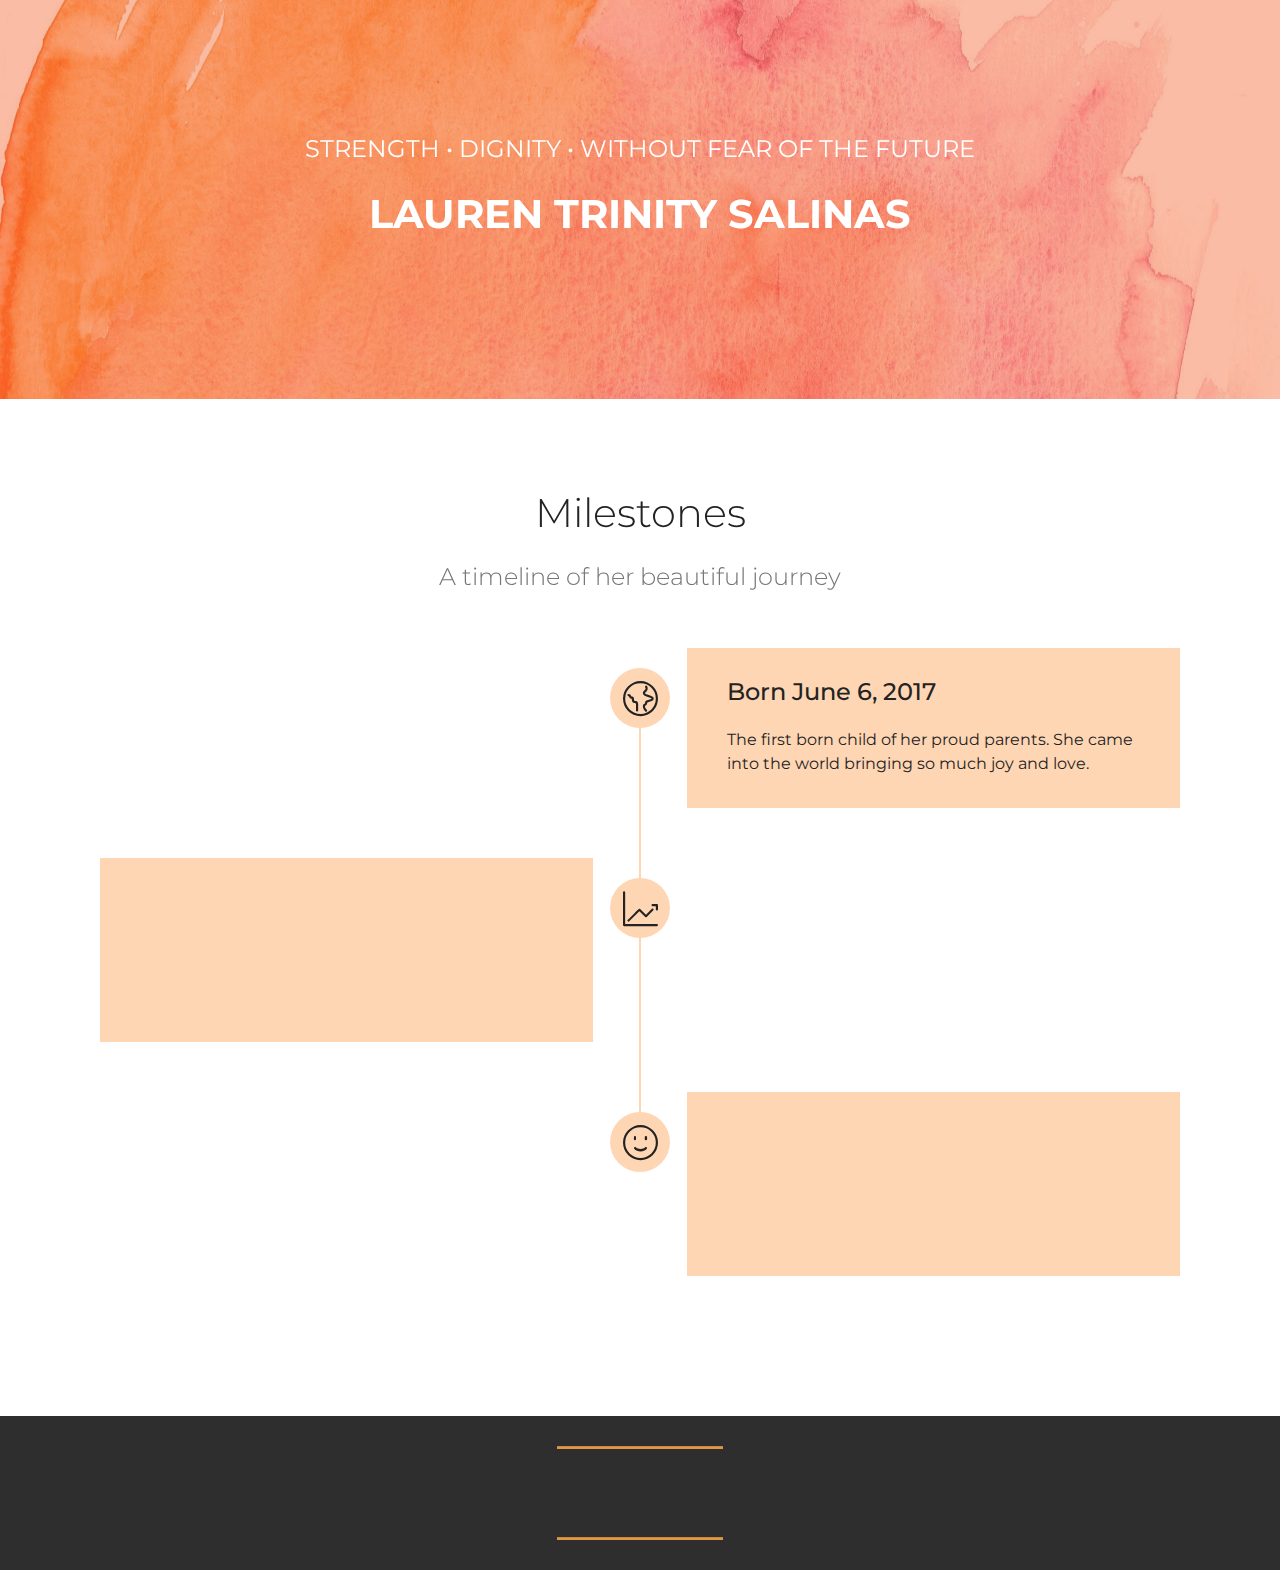
==== commit 356725db: "create github pages" ====
--- a/index.html
+++ b/index.html
@@ -10,6 +10,7 @@
   <meta name="description" content="Lauren Trinity">
   
   <title>Lauren Trinity</title>
+  <link rel="stylesheet" href="assets/web/assets/mobirise-icons-bold/mobirise-icons-bold.css">
   <link rel="stylesheet" href="assets/web/assets/mobirise-icons/mobirise-icons.css">
   <link rel="stylesheet" href="assets/tether/tether.min.css">
   <link rel="stylesheet" href="assets/bootstrap/css/bootstrap.min.css">
@@ -23,7 +24,7 @@
   
 </head>
 <body>
-  <section class="cid-qR0C1L63D7 mbr-fullscreen mbr-parallax-background" id="header2-0">
+  <section class="cid-qR0C1L63D7 mbr-parallax-background" id="header2-0">
 
     
 
@@ -42,14 +43,103 @@
     
 </section>
 
+<section class="engine"><a href="https://mobirise.info/i">web creation software</a></section><section class="timeline2 cid-rPQwYOYGfY" id="timeline2-b">
 
-  <section class="engine"><a href="https://mobirise.info/q">free responsive website templates</a></section><script src="assets/web/assets/jquery/jquery.min.js"></script>
+    
+
+    
+
+    <div class="container align-center">
+        <h2 class="mbr-section-title pb-3 mbr-fonts-style display-2">
+            Milestones</h2>
+        <h3 class="mbr-section-subtitle pb-5 mbr-fonts-style display-5">
+            A timeline of her beautiful journey</h3>
+
+        <div class="container timelines-container" mbri-timelines="">
+            <!--1-->
+            <div class="row timeline-element reverse separline">
+                <span class="iconsBackground">
+                    <span class="mbr-iconfont mbrib-globe"></span>
+                </span>          
+                <div class="col-xs-12 col-md-6 align-left">
+                    <div class="timeline-text-content">
+                        <h4 class="mbr-timeline-title pb-3 mbr-fonts-style display-5">
+                            Born June 6, 2017</h4>
+                        <p class="mbr-timeline-text mbr-fonts-style display-7">The first born child of her proud parents. She came into the world bringing so much joy and love.</p>
+                     </div>
+                </div>
+            </div>
+            <!--2-->
+            <div class="row timeline-element  separline">
+                <span class="iconsBackground">
+                    <span class="mbr-iconfont mbrib-growing-chart"></span>
+                </span>
+                <div class="col-xs-12 col-md-6 align-left ">
+                    <div class="timeline-text-content">
+                        <h4 class="mbr-timeline-title pb-3 mbr-fonts-style display-5">Motor Skills</h4>
+                        <p class="mbr-timeline-text mbr-fonts-style display-7">
+                            She started rolling over at 2 months. Crawling at 4 months and walking at 9 months. What an&nbsp;overachiever!</p>
+                    </div>
+                </div>
+            </div>
+            <!--3-->
+            <div class="row timeline-element reverse">
+                <span class="iconsBackground">
+                    <span class="mbr-iconfont mbrib-smile-face"></span>
+                </span>
+                <div class="col-xs-12 col-md-6 align-left">
+                    <div class="timeline-text-content">
+                        <h4 class="mbr-timeline-title pb-3 mbr-fonts-style display-5">
+                            Talk. Talk. I like to Talk.</h4>      
+                        <p class="mbr-timeline-text mbr-fonts-style display-7">
+                            Lauren is bilingual. Loves to read and started talking and able to hold a small conversation around 15 months.</p>
+                    </div>
+                </div>
+            </div>
+            <!--4-->
+            
+            <!--5-->
+            
+            <!--6-->
+            
+            <!--7-->
+            
+            <!--8-->
+            
+            <!--9-->
+            
+            <!--10-->
+            
+            <!--11-->
+            
+            <!--12-->
+            
+        </div>
+    </div>
+</section>
+
+<section class="mbr-section article content10 cid-rPQyMgw7me" id="content10-c">
+    
+     
+
+    <div class="container">
+        <div class="inner-container" style="width: 50%;">
+            <hr class="line" style="width: 30%;">
+            <div class="section-text align-center mbr-white mbr-fonts-style display-7"><em>
+                    Work in progress. Check back a complete timeline and updates.</em></div>
+            <hr class="line" style="width: 30%;">
+        </div>
+    </div>
+</section>
+
+
+  <script src="assets/web/assets/jquery/jquery.min.js"></script>
+  <script src="assets/tether/tether.min.js"></script>
   <script src="assets/popper/popper.min.js"></script>
-  <script src="assets/tether/tether.min.js"></script>
   <script src="assets/bootstrap/js/bootstrap.min.js"></script>
-  <script src="assets/smoothscroll/smooth-scroll.js"></script>
   <script src="assets/parallax/jarallax.min.js"></script>
   <script src="assets/viewportchecker/jquery.viewportchecker.js"></script>
+  <script src="assets/smoothscroll/smooth-scroll.js"></script>
   <script src="assets/theme/js/script.js"></script>
   
   
--- a/assets/web/assets/mobirise-icons-bold/mobirise-icons-bold.css
+++ b/assets/web/assets/mobirise-icons-bold/mobirise-icons-bold.css
@@ -0,0 +1,476 @@
+@font-face {
+  font-family: 'mobirise-icons-bold';
+  src:  url('mobirise-icons-bold.eot?m1l4yr');
+  src:  url('mobirise-icons-bold.eot?m1l4yr#iefix') format('embedded-opentype'),
+    url('mobirise-icons-bold.ttf?m1l4yr') format('truetype'),
+    url('mobirise-icons-bold.woff?m1l4yr') format('woff'),
+    url('mobirise-icons-bold.svg?m1l4yr#mobirise-icons-bold') format('svg');
+  font-weight: normal;
+  font-style: normal;
+}
+
+[class^="mbrib-"], [class*="mbrib-"] {
+  /* use !important to prevent issues with browser extensions that change fonts */
+  font-family: 'mobirise-icons-bold' !important;
+  speak: none;
+  font-style: normal;
+  font-weight: normal;
+  font-variant: normal;
+  text-transform: none;
+  line-height: 1;
+
+  /* Better Font Rendering =========== */
+  -webkit-font-smoothing: antialiased;
+  -moz-osx-font-smoothing: grayscale;
+}
+
+.mbrib-add-submenu:before {
+  content: "\e900";
+}
+.mbrib-alert:before {
+  content: "\e901";
+}
+.mbrib-align-center:before {
+  content: "\e902";
+}
+.mbrib-align-justify:before {
+  content: "\e903";
+}
+.mbrib-align-left:before {
+  content: "\e904";
+}
+.mbrib-align-right:before {
+  content: "\e905";
+}
+.mbrib-android:before {
+  content: "\e906";
+}
+.mbrib-apple:before {
+  content: "\e907";
+}
+.mbrib-arrow-down:before {
+  content: "\e908";
+}
+.mbrib-arrow-next:before {
+  content: "\e909";
+}
+.mbrib-arrow-prev:before {
+  content: "\e90a";
+}
+.mbrib-arrow-up:before {
+  content: "\e90b";
+}
+.mbrib-bold:before {
+  content: "\e90c";
+}
+.mbrib-bookmark:before {
+  content: "\e90d";
+}
+.mbrib-bootstrap:before {
+  content: "\e90e";
+}
+.mbrib-briefcase:before {
+  content: "\e90f";
+}
+.mbrib-browse:before {
+  content: "\e910";
+}
+.mbrib-bulleted-list:before {
+  content: "\e911";
+}
+.mbrib-calendar:before {
+  content: "\e912";
+}
+.mbrib-camera:before {
+  content: "\e913";
+}
+.mbrib-cart-add:before {
+  content: "\e914";
+}
+.mbrib-cart-full:before {
+  content: "\e915";
+}
+.mbrib-cash:before {
+  content: "\e916";
+}
+.mbrib-change-style:before {
+  content: "\e917";
+}
+.mbrib-chat:before {
+  content: "\e918";
+}
+.mbrib-clock:before {
+  content: "\e919";
+}
+.mbrib-close:before {
+  content: "\e91a";
+}
+.mbrib-cloud:before {
+  content: "\e91b";
+}
+.mbrib-code:before {
+  content: "\e91c";
+}
+.mbrib-contact-form:before {
+  content: "\e91d";
+}
+.mbrib-credit-card:before {
+  content: "\e91e";
+}
+.mbrib-cursor-click:before {
+  content: "\e91f";
+}
+.mbrib-cust-feedback:before {
+  content: "\e920";
+}
+.mbrib-database:before {
+  content: "\e921";
+}
+.mbrib-delivery:before {
+  content: "\e922";
+}
+.mbrib-desktop:before {
+  content: "\e923";
+}
+.mbrib-devices:before {
+  content: "\e924";
+}
+.mbrib-down:before {
+  content: "\e925";
+}
+.mbrib-download:before {
+  content: "\e926";
+}
+.mbrib-drag-n-drop:before {
+  content: "\e927";
+}
+.mbrib-drag-n-drop2:before {
+  content: "\e928";
+}
+.mbrib-edit:before {
+  content: "\e929";
+}
+.mbrib-edit2:before {
+  content: "\e92a";
+}
+.mbrib-error:before {
+  content: "\e92b";
+}
+.mbrib-extension:before {
+  content: "\e92c";
+}
+.mbrib-features:before {
+  content: "\e92d";
+}
+.mbrib-file:before {
+  content: "\e92e";
+}
+.mbrib-flag:before {
+  content: "\e92f";
+}
+.mbrib-folder:before {
+  content: "\e930";
+}
+.mbrib-gift:before {
+  content: "\e931";
+}
+.mbrib-github:before {
+  content: "\e932";
+}
+.mbrib-globe-2:before {
+  content: "\e933";
+}
+.mbrib-globe:before {
+  content: "\e934";
+}
+.mbrib-growing-chart:before {
+  content: "\e935";
+}
+.mbrib-hearth:before {
+  content: "\e936";
+}
+.mbrib-help:before {
+  content: "\e937";
+}
+.mbrib-home:before {
+  content: "\e938";
+}
+.mbrib-hot-cup:before {
+  content: "\e939";
+}
+.mbrib-idea:before {
+  content: "\e93a";
+}
+.mbrib-image-gallery:before {
+  content: "\e93b";
+}
+.mbrib-image-slider:before {
+  content: "\e93c";
+}
+.mbrib-info:before {
+  content: "\e93d";
+}
+.mbrib-italic:before {
+  content: "\e93e";
+}
+.mbrib-key:before {
+  content: "\e93f";
+}
+.mbrib-laptop:before {
+  content: "\e940";
+}
+.mbrib-layers:before {
+  content: "\e941";
+}
+.mbrib-left-right:before {
+  content: "\e942";
+}
+.mbrib-left:before {
+  content: "\e943";
+}
+.mbrib-letter:before {
+  content: "\e944";
+}
+.mbrib-like:before {
+  content: "\e945";
+}
+.mbrib-link:before {
+  content: "\e946";
+}
+.mbrib-lock:before {
+  content: "\e947";
+}
+.mbrib-login:before {
+  content: "\e948";
+}
+.mbrib-logout:before {
+  content: "\e949";
+}
+.mbrib-magic-stick:before {
+  content: "\e94a";
+}
+.mbrib-map-pin:before {
+  content: "\e94b";
+}
+.mbrib-menu:before {
+  content: "\e94c";
+}
+.mbrib-mobile:before {
+  content: "\e94d";
+}
+.mbrib-mobile2:before {
+  content: "\e94e";
+}
+.mbrib-mobirise:before {
+  content: "\e94f";
+}
+.mbrib-more-horizontal:before {
+  content: "\e950";
+}
+.mbrib-more-vertical:before {
+  content: "\e951";
+}
+.mbrib-music:before {
+  content: "\e952";
+}
+.mbrib-new-file:before {
+  content: "\e953";
+}
+.mbrib-numbered-list:before {
+  content: "\e954";
+}
+.mbrib-opened-folder:before {
+  content: "\e955";
+}
+.mbrib-pages:before {
+  content: "\e956";
+}
+.mbrib-paper-plane:before {
+  content: "\e957";
+}
+.mbrib-paperclip:before {
+  content: "\e958";
+}
+.mbrib-photo:before {
+  content: "\e959";
+}
+.mbrib-photos:before {
+  content: "\e95a";
+}
+.mbrib-pin:before {
+  content: "\e95b";
+}
+.mbrib-play:before {
+  content: "\e95c";
+}
+.mbrib-plus:before {
+  content: "\e95d";
+}
+.mbrib-preview:before {
+  content: "\e95e";
+}
+.mbrib-print:before {
+  content: "\e95f";
+}
+.mbrib-protect:before {
+  content: "\e960";
+}
+.mbrib-question:before {
+  content: "\e961";
+}
+.mbrib-quote-left:before {
+  content: "\e962";
+}
+.mbrib-quote-right:before {
+  content: "\e963";
+}
+.mbrib-redo:before {
+  content: "\e964";
+}
+.mbrib-refresh:before {
+  content: "\e965";
+}
+.mbrib-responsive:before {
+  content: "\e966";
+}
+.mbrib-right:before {
+  content: "\e967";
+}
+.mbrib-rocket:before {
+  content: "\e968";
+}
+.mbrib-sad-face:before {
+  content: "\e969";
+}
+.mbrib-sale:before {
+  content: "\e96a";
+}
+.mbrib-save:before {
+  content: "\e96b";
+}
+.mbrib-search:before {
+  content: "\e96c";
+}
+.mbrib-setting:before {
+  content: "\e96d";
+}
+.mbrib-setting2:before {
+  content: "\e96e";
+}
+.mbrib-setting3:before {
+  content: "\e96f";
+}
+.mbrib-share:before {
+  content: "\e970";
+}
+.mbrib-shopping-bag:before {
+  content: "\e971";
+}
+.mbrib-shopping-basket:before {
+  content: "\e972";
+}
+.mbrib-shopping-cart:before {
+  content: "\e973";
+}
+.mbrib-sites:before {
+  content: "\e974";
+}
+.mbrib-smile-face:before {
+  content: "\e975";
+}
+.mbrib-speed:before {
+  content: "\e976";
+}
+.mbrib-star:before {
+  content: "\e977";
+}
+.mbrib-success:before {
+  content: "\e978";
+}
+.mbrib-sun:before {
+  content: "\e979";
+}
+.mbrib-sun2:before {
+  content: "\e97a";
+}
+.mbrib-tablet-vertical:before {
+  content: "\e97b";
+}
+.mbrib-tablet:before {
+  content: "\e97c";
+}
+.mbrib-target:before {
+  content: "\e97d";
+}
+.mbrib-timer:before {
+  content: "\e97e";
+}
+.mbrib-to-ftp:before {
+  content: "\e97f";
+}
+.mbrib-to-local-drive:before {
+  content: "\e980";
+}
+.mbrib-touch-swipe:before {
+  content: "\e981";
+}
+.mbrib-touch:before {
+  content: "\e982";
+}
+.mbrib-trash:before {
+  content: "\e983";
+}
+.mbrib-underline:before {
+  content: "\e984";
+}
+.mbrib-undo:before {
+  content: "\e985";
+}
+.mbrib-unlink:before {
+  content: "\e986";
+}
+.mbrib-unlock:before {
+  content: "\e987";
+}
+.mbrib-up-down:before {
+  content: "\e988";
+}
+.mbrib-up:before {
+  content: "\e989";
+}
+.mbrib-update:before {
+  content: "\e98a";
+}
+.mbrib-upload:before {
+  content: "\e98b";
+}
+.mbrib-user:before {
+  content: "\e98c";
+}
+.mbrib-user2:before {
+  content: "\e98d";
+}
+.mbrib-users:before {
+  content: "\e98e";
+}
+.mbrib-video-play:before {
+  content: "\e98f";
+}
+.mbrib-video:before {
+  content: "\e990";
+}
+.mbrib-watch:before {
+  content: "\e991";
+}
+.mbrib-website-theme:before {
+  content: "\e992";
+}
+.mbrib-wifi:before {
+  content: "\e993";
+}
+.mbrib-windows:before {
+  content: "\e994";
+}
+.mbrib-zoom-out:before {
+  content: "\e995";
+}
--- a/assets/mobirise/css/mbr-additional.css
+++ b/assets/mobirise/css/mbr-additional.css
@@ -29,10 +29,10 @@
 }
 .display-2 {
   font-family: 'Montserrat', sans-serif;
-  font-size: 2rem;
+  font-size: 2.5rem;
 }
 .display-2 > .mbr-iconfont {
-  font-size: 3.2rem;
+  font-size: 4rem;
 }
 .display-4 {
   font-family: 'Montserrat', sans-serif;
@@ -67,9 +67,9 @@
     line-height: calc( 1.4 * (3.5374999999999996rem + (8.25 - 3.5374999999999996) * ((100vw - 20rem) / (48 - 20))));
   }
   .display-2 {
-    font-size: 1.6rem;
-    font-size: calc( 1.35rem + (2 - 1.35) * ((100vw - 20rem) / (48 - 20)));
-    line-height: calc( 1.4 * (1.35rem + (2 - 1.35) * ((100vw - 20rem) / (48 - 20))));
+    font-size: 2rem;
+    font-size: calc( 1.525rem + (2.5 - 1.525) * ((100vw - 20rem) / (48 - 20)));
+    line-height: calc( 1.4 * (1.525rem + (2.5 - 1.525) * ((100vw - 20rem) / (48 - 20))));
   }
   .display-4 {
     font-size: 0.8rem;
@@ -1477,5 +1477,121 @@
   text-align: center;
 }
 .cid-qR0C1L63D7 {
+  padding-top: 135px;
+  padding-bottom: 135px;
   background-image: url("../../../assets/images/mbr-1920x1483.jpg");
 }
+.cid-rPQwYOYGfY {
+  padding-top: 90px;
+  padding-bottom: 90px;
+  background-color: #ffffff;
+}
+.cid-rPQwYOYGfY .mbr-section-subtitle {
+  color: #767676;
+  text-align: center;
+  font-weight: 300;
+}
+.cid-rPQwYOYGfY .timeline-text-content {
+  padding: 2rem 2.5rem;
+  background: #ffd6b4;
+  margin-right: 2rem;
+  transition: all .4s;
+}
+.cid-rPQwYOYGfY .timeline-text-content p {
+  margin-bottom: 0;
+}
+.cid-rPQwYOYGfY .timeline-element {
+  margin-bottom: 50px;
+  position: relative;
+  word-wrap: break-word;
+  word-break: break-word;
+  display: -webkit-flex;
+  flex-direction: row;
+  -webkit-flex-direction: row;
+}
+.cid-rPQwYOYGfY .timeline-element:hover .timeline-text-content {
+  box-shadow: 0 7px 20px 0px rgba(0, 0, 0, 0.08);
+  transition: all .4s;
+}
+.cid-rPQwYOYGfY .reverse {
+  flex-direction: row-reverse;
+  -webkit-flex-direction: row-reverse;
+}
+.cid-rPQwYOYGfY .reverse .timeline-text-content {
+  margin-left: 2rem;
+  margin-right: 0;
+}
+.cid-rPQwYOYGfY .iconsBackground {
+  position: absolute;
+  left: 50%;
+  width: 60px;
+  height: 60px;
+  line-height: 30px;
+  text-align: center;
+  border-radius: 50%;
+  display: inline-block;
+  background-color: #ffd6b4;
+  top: 20px;
+  margin-left: -30px;
+}
+.cid-rPQwYOYGfY .mbr-iconfont {
+  position: absolute;
+  text-align: center;
+  font-size: 35px;
+  display: inline-block;
+  z-index: 3;
+  top: 13px;
+  left: 13px;
+}
+.cid-rPQwYOYGfY .separline:before {
+  top: 20px;
+  bottom: 0;
+  position: absolute;
+  content: "";
+  width: 2px;
+  background-color: #ffd6b4;
+  left: calc(50% - 1px);
+  height: calc(100% + 4rem);
+}
+@media (max-width: 768px) {
+  .cid-rPQwYOYGfY .iconsBackground {
+    left: 1.5rem;
+  }
+  .cid-rPQwYOYGfY .separline:before {
+    left: calc(1.5rem - 1px);
+  }
+  .cid-rPQwYOYGfY .timeline-text-content {
+    margin-left: 3rem !important;
+    margin-right: 0 !important;
+  }
+  .cid-rPQwYOYGfY .reverse .timeline-text-content {
+    margin-right: 0 !important;
+  }
+}
+.cid-rPQwYOYGfY .reverseTimeline {
+  display: flex;
+  flex-direction: column-reverse;
+}
+.cid-rPQyMgw7me {
+  padding-top: 30px;
+  padding-bottom: 30px;
+  background-color: #2e2e2e;
+}
+.cid-rPQyMgw7me .line {
+  background-color: #e19746;
+  color: #e19746;
+  align: center;
+  height: 2px;
+  margin: 0 auto;
+}
+.cid-rPQyMgw7me .section-text {
+  padding: 2rem 0;
+}
+.cid-rPQyMgw7me .inner-container {
+  margin: 0 auto;
+}
+@media (max-width: 768px) {
+  .cid-rPQyMgw7me .inner-container {
+    width: 100% !important;
+  }
+}
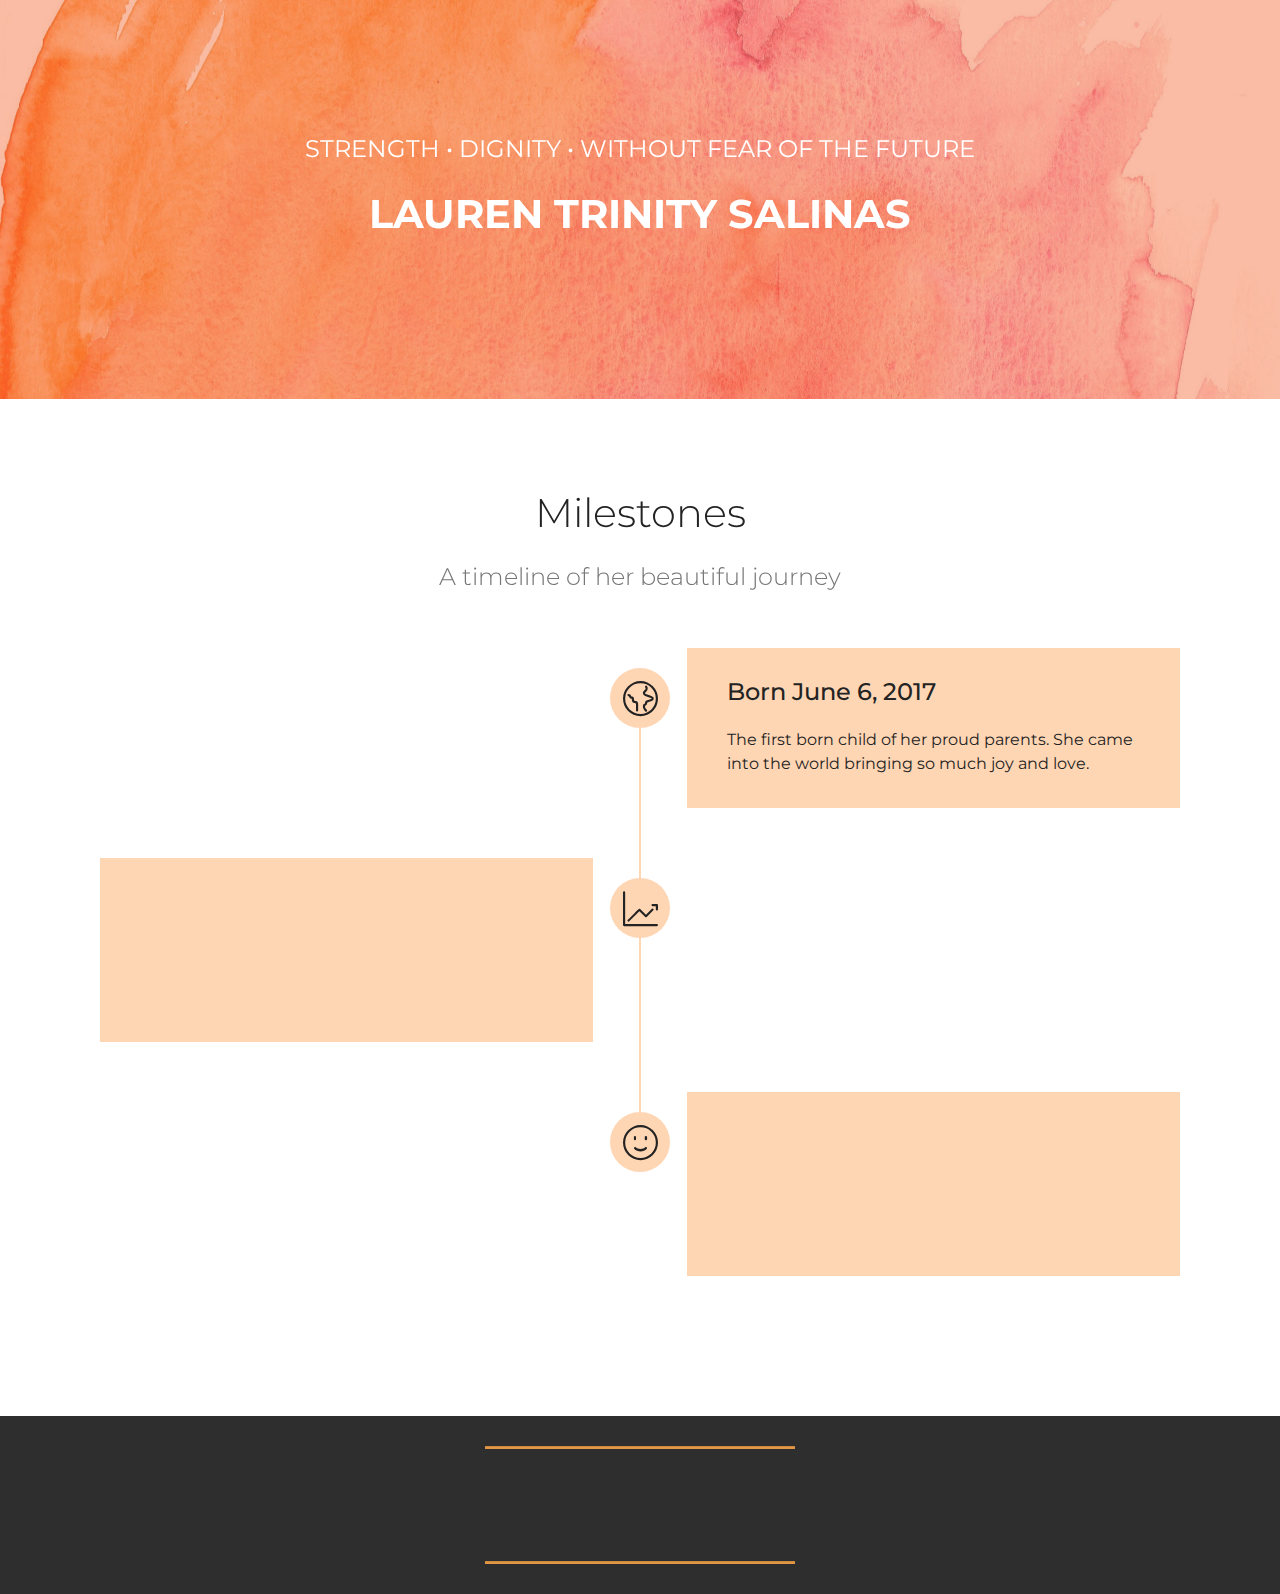
==== commit 5c308800: "create github pages" ====
--- a/index.html
+++ b/index.html
@@ -43,7 +43,7 @@
     
 </section>
 
-<section class="engine"><a href="https://mobirise.info/i">web creation software</a></section><section class="timeline2 cid-rPQwYOYGfY" id="timeline2-b">
+<section class="engine"><a href="https://mobirise.info/j">website templates</a></section><section class="timeline2 cid-rPQwYOYGfY" id="timeline2-b">
 
     
 
@@ -92,7 +92,7 @@
                         <h4 class="mbr-timeline-title pb-3 mbr-fonts-style display-5">
                             Talk. Talk. I like to Talk.</h4>      
                         <p class="mbr-timeline-text mbr-fonts-style display-7">
-                            Lauren is bilingual. Loves to read and started talking and able to hold a small conversation around 15 months.</p>
+                            Lauren is bilingual. Loves to read. She started talking and holding small conversations around 15 months.</p>
                     </div>
                 </div>
             </div>
@@ -123,11 +123,11 @@
      
 
     <div class="container">
-        <div class="inner-container" style="width: 50%;">
-            <hr class="line" style="width: 30%;">
+        <div class="inner-container" style="width: 80%;">
+            <hr class="line" style="width: 35%;">
             <div class="section-text align-center mbr-white mbr-fonts-style display-7"><em>
-                    Work in progress. Check back a complete timeline and updates.</em></div>
-            <hr class="line" style="width: 30%;">
+                    This timeline is a work in progress.</em><br><em>Check back for updates and a complete timeline.</em></div>
+            <hr class="line" style="width: 35%;">
         </div>
     </div>
 </section>
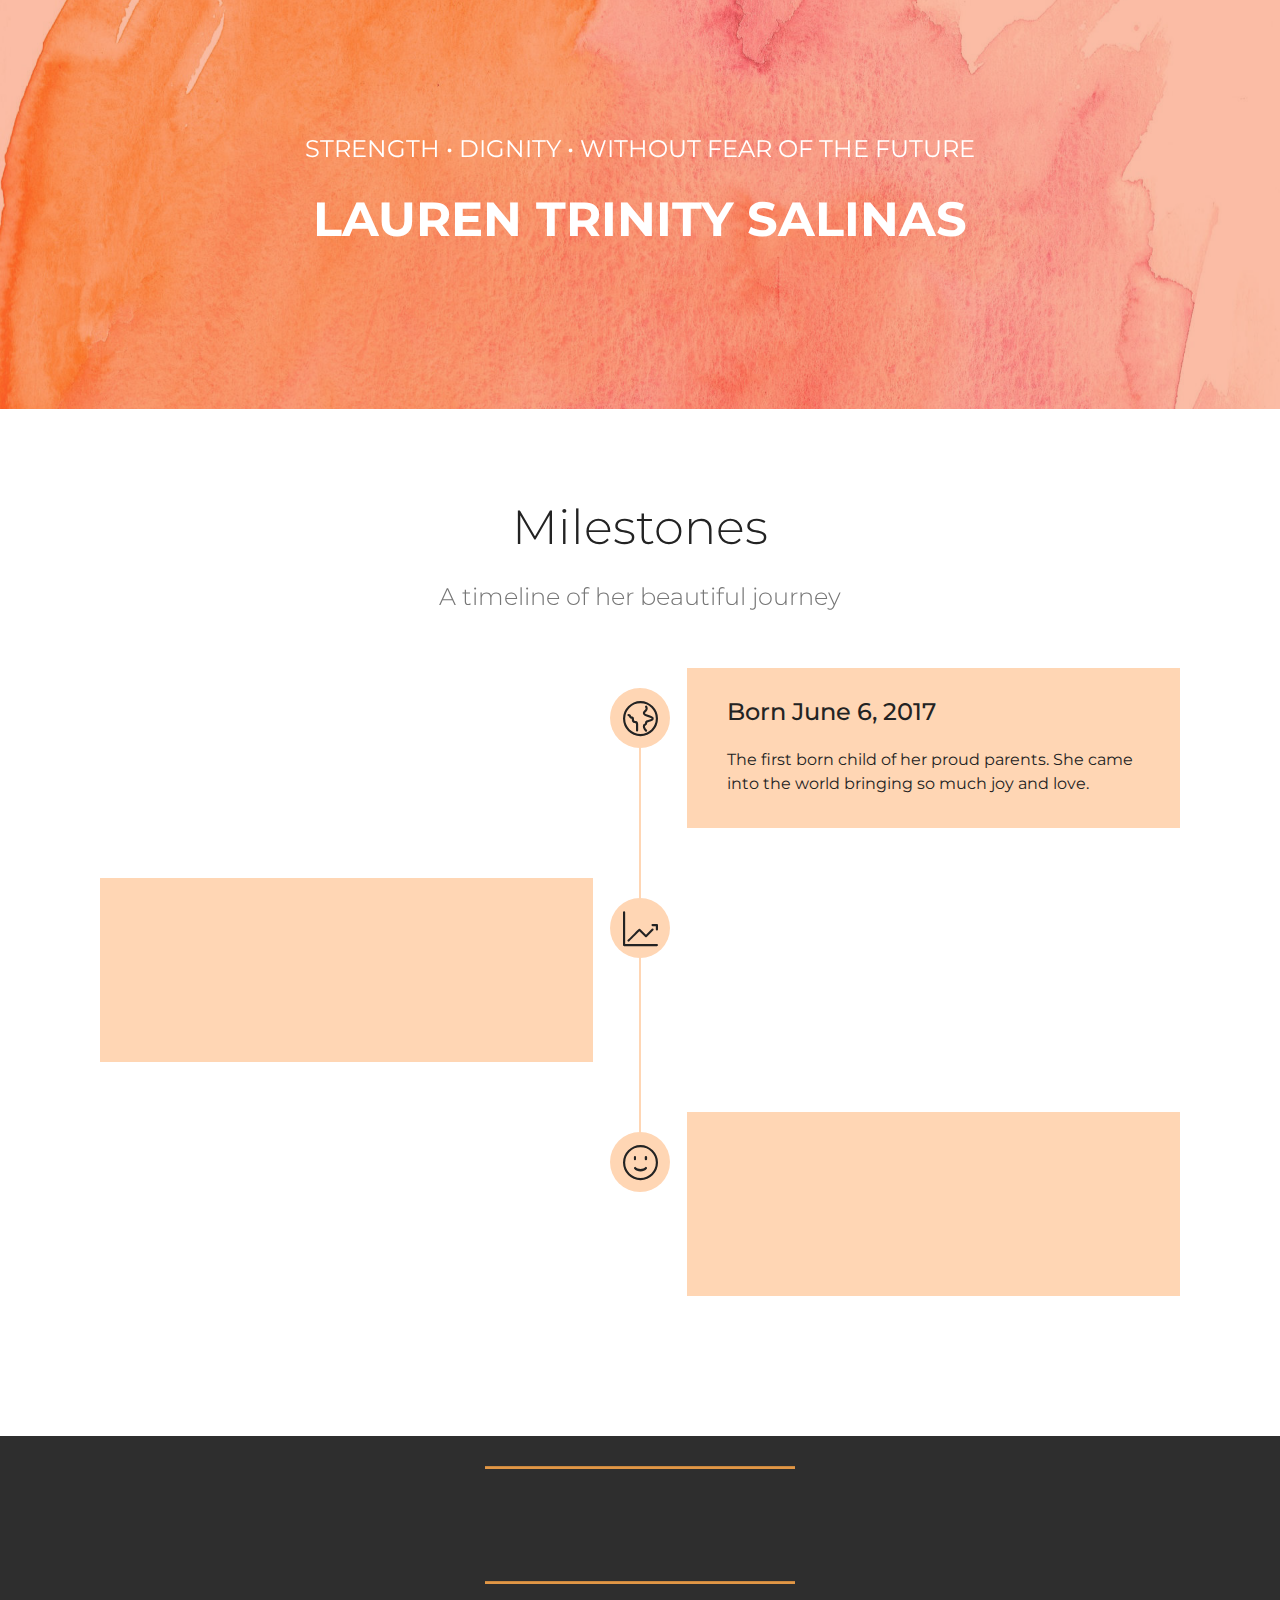
==== commit 04672024: "create github pages" ====
--- a/index.html
+++ b/index.html
@@ -43,7 +43,7 @@
     
 </section>
 
-<section class="engine"><a href="https://mobirise.info/j">website templates</a></section><section class="timeline2 cid-rPQwYOYGfY" id="timeline2-b">
+<section class="engine"><a href="https://mobirise.info/t">free amp templates</a></section><section class="timeline2 cid-rPQwYOYGfY" id="timeline2-b">
 
     
 
--- a/assets/mobirise/css/mbr-additional.css
+++ b/assets/mobirise/css/mbr-additional.css
@@ -29,10 +29,10 @@
 }
 .display-2 {
   font-family: 'Montserrat', sans-serif;
-  font-size: 2.5rem;
+  font-size: 3rem;
 }
 .display-2 > .mbr-iconfont {
-  font-size: 4rem;
+  font-size: 4.8rem;
 }
 .display-4 {
   font-family: 'Montserrat', sans-serif;
@@ -67,9 +67,9 @@
     line-height: calc( 1.4 * (3.5374999999999996rem + (8.25 - 3.5374999999999996) * ((100vw - 20rem) / (48 - 20))));
   }
   .display-2 {
-    font-size: 2rem;
-    font-size: calc( 1.525rem + (2.5 - 1.525) * ((100vw - 20rem) / (48 - 20)));
-    line-height: calc( 1.4 * (1.525rem + (2.5 - 1.525) * ((100vw - 20rem) / (48 - 20))));
+    font-size: 2.4rem;
+    font-size: calc( 1.7rem + (3 - 1.7) * ((100vw - 20rem) / (48 - 20)));
+    line-height: calc( 1.4 * (1.7rem + (3 - 1.7) * ((100vw - 20rem) / (48 - 20))));
   }
   .display-4 {
     font-size: 0.8rem;
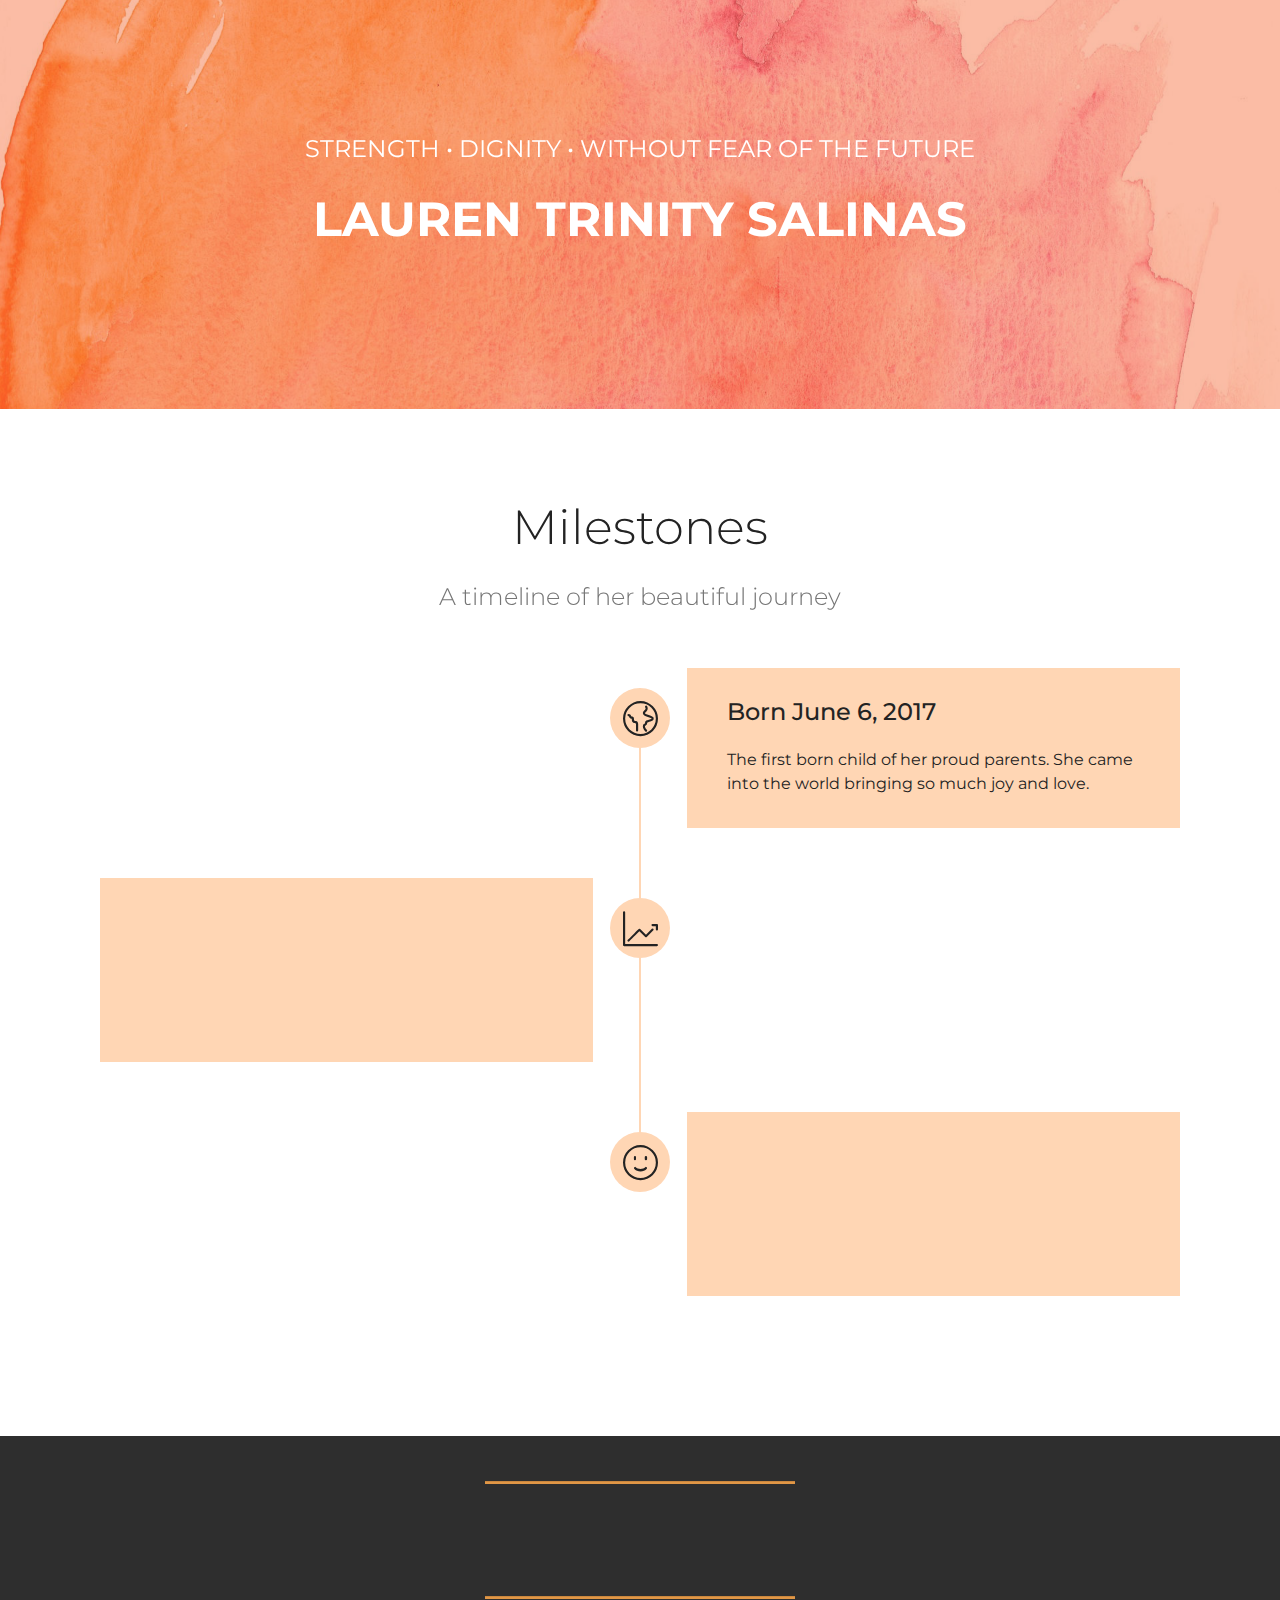
==== commit 21c14d76: "create github pages" ====
--- a/index.html
+++ b/index.html
@@ -43,7 +43,7 @@
     
 </section>
 
-<section class="engine"><a href="https://mobirise.info/t">free amp templates</a></section><section class="timeline2 cid-rPQwYOYGfY" id="timeline2-b">
+<section class="engine"><a href="https://mobirise.info/g">build a site</a></section><section class="timeline2 cid-rPQwYOYGfY" id="timeline2-b">
 
     
 
--- a/assets/mobirise/css/mbr-additional.css
+++ b/assets/mobirise/css/mbr-additional.css
@@ -1573,8 +1573,8 @@
   flex-direction: column-reverse;
 }
 .cid-rPQyMgw7me {
-  padding-top: 30px;
-  padding-bottom: 30px;
+  padding-top: 45px;
+  padding-bottom: 45px;
   background-color: #2e2e2e;
 }
 .cid-rPQyMgw7me .line {
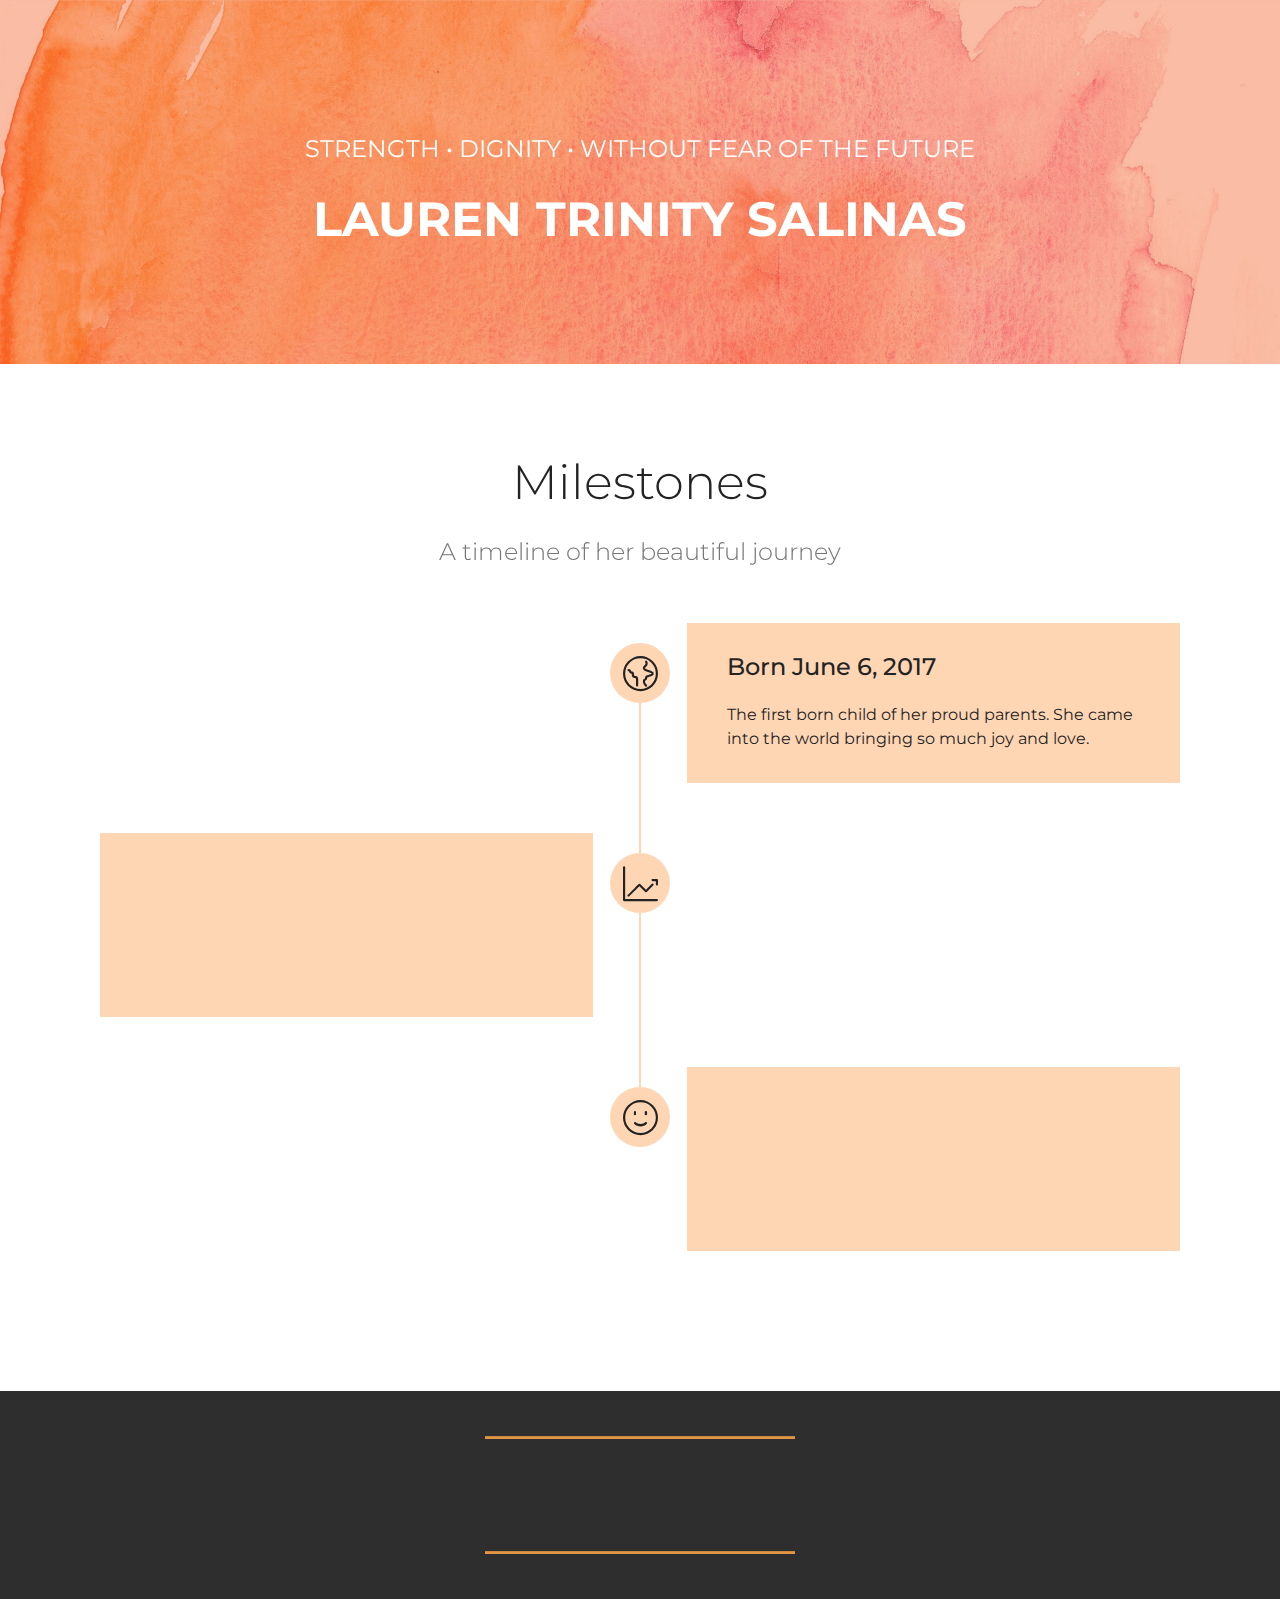
==== commit a15c4764: "create github pages" ====
--- a/index.html
+++ b/index.html
@@ -43,7 +43,7 @@
     
 </section>
 
-<section class="engine"><a href="https://mobirise.info/g">build a site</a></section><section class="timeline2 cid-rPQwYOYGfY" id="timeline2-b">
+<section class="engine"><a href="https://mobirise.info/s">bootstrap themes</a></section><section class="timeline2 cid-rPQwYOYGfY" id="timeline2-b">
 
     
 
--- a/assets/mobirise/css/mbr-additional.css
+++ b/assets/mobirise/css/mbr-additional.css
@@ -1478,7 +1478,7 @@
 }
 .cid-qR0C1L63D7 {
   padding-top: 135px;
-  padding-bottom: 135px;
+  padding-bottom: 90px;
   background-image: url("../../../assets/images/mbr-1920x1483.jpg");
 }
 .cid-rPQwYOYGfY {
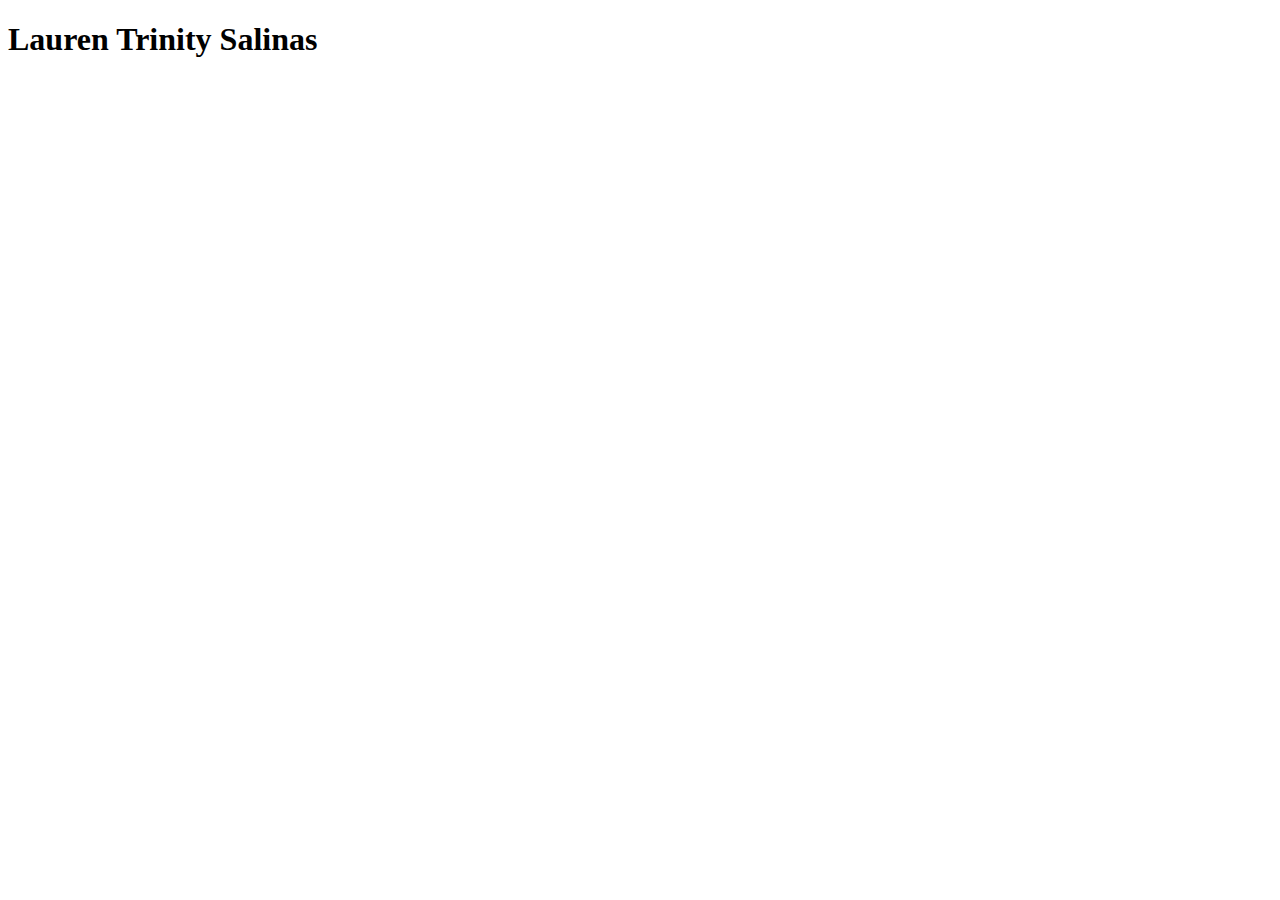
==== commit be048737: "Add files via upload" ====
--- a/index.html
+++ b/index.html
@@ -1,148 +1,25 @@
-<!DOCTYPE html>
-<html  >
+<!DOCTYPE html><!--  This site was created in Webflow. http://www.webflow.com  -->
+<!--  Last Published: Thu Feb 17 2022 20:03:52 GMT+0000 (Coordinated Universal Time)  -->
+<html data-wf-page="620a99b6df295ff1a92aca5e" data-wf-site="620a99b6df295f6b502aca5d">
 <head>
-  <!-- Site made with Mobirise Website Builder v4.10.3, https://mobirise.com -->
-  <meta charset="UTF-8">
-  <meta http-equiv="X-UA-Compatible" content="IE=edge">
-  <meta name="generator" content="Mobirise v4.10.3, mobirise.com">
-  <meta name="viewport" content="width=device-width, initial-scale=1, minimum-scale=1">
-  <link rel="shortcut icon" href="assets/images/favicon-128x128.png" type="image/x-icon">
-  <meta name="description" content="Lauren Trinity">
-  
-  <title>Lauren Trinity</title>
-  <link rel="stylesheet" href="assets/web/assets/mobirise-icons-bold/mobirise-icons-bold.css">
-  <link rel="stylesheet" href="assets/web/assets/mobirise-icons/mobirise-icons.css">
-  <link rel="stylesheet" href="assets/tether/tether.min.css">
-  <link rel="stylesheet" href="assets/bootstrap/css/bootstrap.min.css">
-  <link rel="stylesheet" href="assets/bootstrap/css/bootstrap-grid.min.css">
-  <link rel="stylesheet" href="assets/bootstrap/css/bootstrap-reboot.min.css">
-  <link rel="stylesheet" href="assets/animatecss/animate.min.css">
-  <link rel="stylesheet" href="assets/theme/css/style.css">
-  <link rel="stylesheet" href="assets/mobirise/css/mbr-additional.css" type="text/css">
-  
-  
-  
+  <meta charset="utf-8">
+  <title>Salinas Kids</title>
+  <meta content="width=device-width, initial-scale=1" name="viewport">
+  <meta content="Webflow" name="generator">
+  <link href="css/normalize.css" rel="stylesheet" type="text/css">
+  <link href="css/webflow.css" rel="stylesheet" type="text/css">
+  <link href="css/salinas-kids.webflow.css" rel="stylesheet" type="text/css">
+  <!-- [if lt IE 9]><script src="https://cdnjs.cloudflare.com/ajax/libs/html5shiv/3.7.3/html5shiv.min.js" type="text/javascript"></script><![endif] -->
+  <script type="text/javascript">!function(o,c){var n=c.documentElement,t=" w-mod-";n.className+=t+"js",("ontouchstart"in o||o.DocumentTouch&&c instanceof DocumentTouch)&&(n.className+=t+"touch")}(window,document);</script>
+  <link href="images/favicon.ico" rel="shortcut icon" type="image/x-icon">
+  <link href="images/webclip.png" rel="apple-touch-icon">
 </head>
-<body>
-  <section class="cid-qR0C1L63D7 mbr-parallax-background" id="header2-0">
-
-    
-
-    <div class="mbr-overlay" style="opacity: 0.5; background-color: rgb(247, 121, 76);"></div>
-
-    <div class="container align-center">
-        <div class="row justify-content-md-center">
-            <div class="mbr-white col-md-10">
-                <h1 class="mbr-section-title mbr-bold pb-3 mbr-fonts-style display-5"><span style="font-weight: normal;">STRENGTH • DIGNITY • WITHOUT FEAR OF THE FUTURE</span></h1>
-                <h3 class="mbr-section-subtitle align-center mbr-light pb-3 mbr-fonts-style display-2"><strong>LAUREN TRINITY SALINAS</strong></h3>
-                
-                
-            </div>
-        </div>
-    </div>
-    
-</section>
-
-<section class="engine"><a href="https://mobirise.info/s">bootstrap themes</a></section><section class="timeline2 cid-rPQwYOYGfY" id="timeline2-b">
-
-    
-
-    
-
-    <div class="container align-center">
-        <h2 class="mbr-section-title pb-3 mbr-fonts-style display-2">
-            Milestones</h2>
-        <h3 class="mbr-section-subtitle pb-5 mbr-fonts-style display-5">
-            A timeline of her beautiful journey</h3>
-
-        <div class="container timelines-container" mbri-timelines="">
-            <!--1-->
-            <div class="row timeline-element reverse separline">
-                <span class="iconsBackground">
-                    <span class="mbr-iconfont mbrib-globe"></span>
-                </span>          
-                <div class="col-xs-12 col-md-6 align-left">
-                    <div class="timeline-text-content">
-                        <h4 class="mbr-timeline-title pb-3 mbr-fonts-style display-5">
-                            Born June 6, 2017</h4>
-                        <p class="mbr-timeline-text mbr-fonts-style display-7">The first born child of her proud parents. She came into the world bringing so much joy and love.</p>
-                     </div>
-                </div>
-            </div>
-            <!--2-->
-            <div class="row timeline-element  separline">
-                <span class="iconsBackground">
-                    <span class="mbr-iconfont mbrib-growing-chart"></span>
-                </span>
-                <div class="col-xs-12 col-md-6 align-left ">
-                    <div class="timeline-text-content">
-                        <h4 class="mbr-timeline-title pb-3 mbr-fonts-style display-5">Motor Skills</h4>
-                        <p class="mbr-timeline-text mbr-fonts-style display-7">
-                            She started rolling over at 2 months. Crawling at 4 months and walking at 9 months. What an&nbsp;overachiever!</p>
-                    </div>
-                </div>
-            </div>
-            <!--3-->
-            <div class="row timeline-element reverse">
-                <span class="iconsBackground">
-                    <span class="mbr-iconfont mbrib-smile-face"></span>
-                </span>
-                <div class="col-xs-12 col-md-6 align-left">
-                    <div class="timeline-text-content">
-                        <h4 class="mbr-timeline-title pb-3 mbr-fonts-style display-5">
-                            Talk. Talk. I like to Talk.</h4>      
-                        <p class="mbr-timeline-text mbr-fonts-style display-7">
-                            Lauren is bilingual. Loves to read. She started talking and holding small conversations around 15 months.</p>
-                    </div>
-                </div>
-            </div>
-            <!--4-->
-            
-            <!--5-->
-            
-            <!--6-->
-            
-            <!--7-->
-            
-            <!--8-->
-            
-            <!--9-->
-            
-            <!--10-->
-            
-            <!--11-->
-            
-            <!--12-->
-            
-        </div>
-    </div>
-</section>
-
-<section class="mbr-section article content10 cid-rPQyMgw7me" id="content10-c">
-    
-     
-
-    <div class="container">
-        <div class="inner-container" style="width: 80%;">
-            <hr class="line" style="width: 35%;">
-            <div class="section-text align-center mbr-white mbr-fonts-style display-7"><em>
-                    This timeline is a work in progress.</em><br><em>Check back for updates and a complete timeline.</em></div>
-            <hr class="line" style="width: 35%;">
-        </div>
-    </div>
-</section>
-
-
-  <script src="assets/web/assets/jquery/jquery.min.js"></script>
-  <script src="assets/tether/tether.min.js"></script>
-  <script src="assets/popper/popper.min.js"></script>
-  <script src="assets/bootstrap/js/bootstrap.min.js"></script>
-  <script src="assets/parallax/jarallax.min.js"></script>
-  <script src="assets/viewportchecker/jquery.viewportchecker.js"></script>
-  <script src="assets/smoothscroll/smooth-scroll.js"></script>
-  <script src="assets/theme/js/script.js"></script>
-  
-  
-  <input name="animation" type="hidden">
-  </body>
+<body class="body">
+  <div class="section-lauren wf-section">
+    <h1 class="heading">Lauren Trinity Salinas</h1>
+  </div>
+  <script src="https://d3e54v103j8qbb.cloudfront.net/js/jquery-3.5.1.min.dc5e7f18c8.js?site=620a99b6df295f6b502aca5d" type="text/javascript" integrity="sha256-9/aliU8dGd2tb6OSsuzixeV4y/faTqgFtohetphbbj0=" crossorigin="anonymous"></script>
+  <script src="js/webflow.js" type="text/javascript"></script>
+  <!-- [if lte IE 9]><script src="https://cdnjs.cloudflare.com/ajax/libs/placeholders/3.0.2/placeholders.min.js"></script><![endif] -->
+</body>
 </html>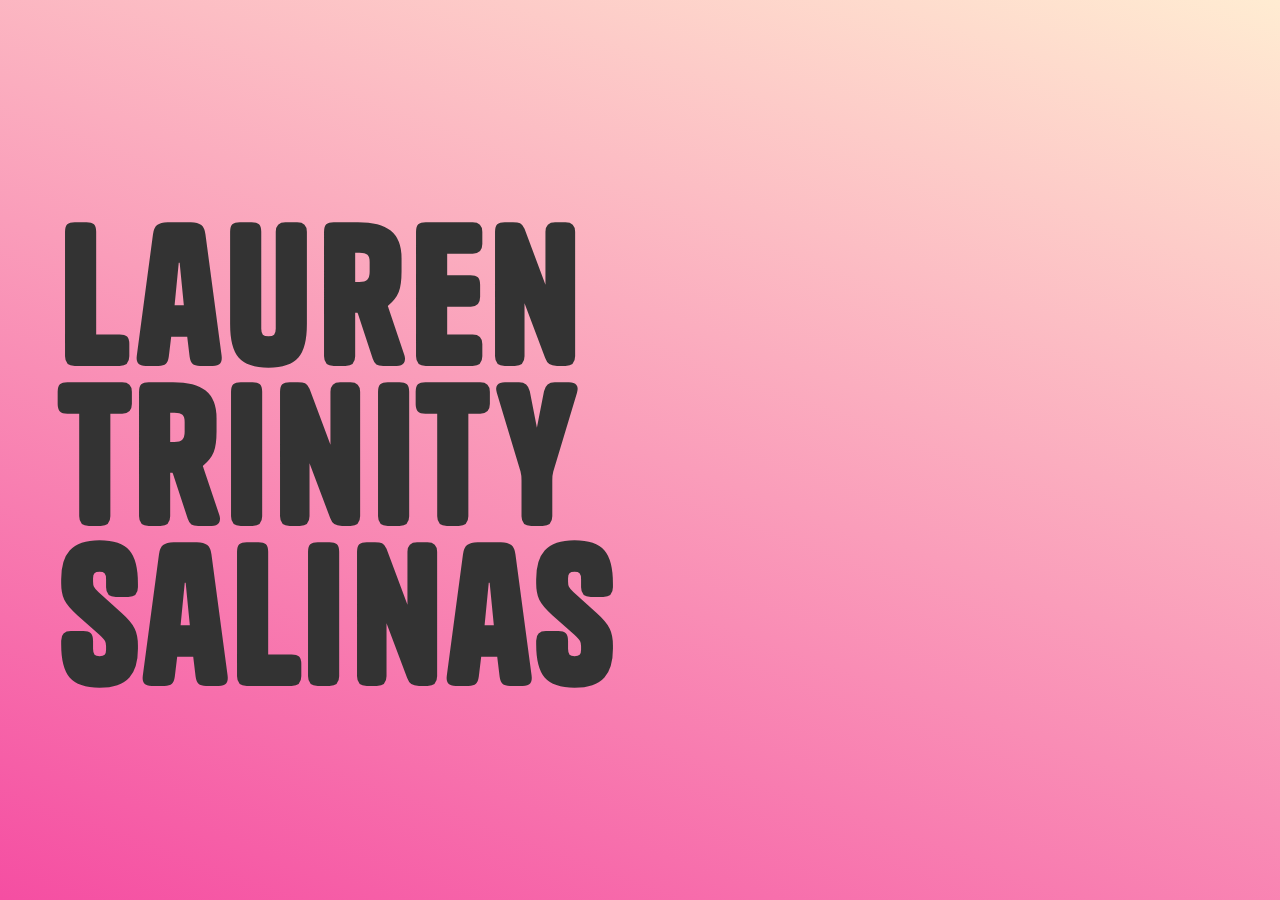
==== commit f1995493: "Add files via upload" ====
--- a/index.html
+++ b/index.html
@@ -16,7 +16,7 @@
 </head>
 <body class="body">
   <div class="section-lauren wf-section">
-    <h1 class="heading">Lauren Trinity Salinas</h1>
+    <h1 class="heading">Lauren<br>Trinity<br>Salinas</h1>
   </div>
   <script src="https://d3e54v103j8qbb.cloudfront.net/js/jquery-3.5.1.min.dc5e7f18c8.js?site=620a99b6df295f6b502aca5d" type="text/javascript" integrity="sha256-9/aliU8dGd2tb6OSsuzixeV4y/faTqgFtohetphbbj0=" crossorigin="anonymous"></script>
   <script src="js/webflow.js" type="text/javascript"></script>
--- a/css/webflow.css
+++ b/css/webflow.css
@@ -0,0 +1,1809 @@
+@font-face {
+  font-family: 'webflow-icons';
+  src: url("[data-uri]") format('truetype');
+  font-weight: normal;
+  font-style: normal;
+}
+[class^="w-icon-"],
+[class*=" w-icon-"] {
+  /* use !important to prevent issues with browser extensions that change fonts */
+  font-family: 'webflow-icons' !important;
+  speak: none;
+  font-style: normal;
+  font-weight: normal;
+  font-variant: normal;
+  text-transform: none;
+  line-height: 1;
+  /* Better Font Rendering =========== */
+  -webkit-font-smoothing: antialiased;
+  -moz-osx-font-smoothing: grayscale;
+}
+.w-icon-slider-right:before {
+  content: "\e600";
+}
+.w-icon-slider-left:before {
+  content: "\e601";
+}
+.w-icon-nav-menu:before {
+  content: "\e602";
+}
+.w-icon-arrow-down:before,
+.w-icon-dropdown-toggle:before {
+  content: "\e603";
+}
+.w-icon-file-upload-remove:before {
+  content: "\e900";
+}
+.w-icon-file-upload-icon:before {
+  content: "\e903";
+}
+* {
+  -webkit-box-sizing: border-box;
+  -moz-box-sizing: border-box;
+  box-sizing: border-box;
+}
+html {
+  height: 100%;
+}
+body {
+  margin: 0;
+  min-height: 100%;
+  background-color: #fff;
+  font-family: Arial, sans-serif;
+  font-size: 14px;
+  line-height: 20px;
+  color: #333;
+}
+img {
+  max-width: 100%;
+  vertical-align: middle;
+  display: inline-block;
+}
+html.w-mod-touch * {
+  background-attachment: scroll !important;
+}
+.w-block {
+  display: block;
+}
+.w-inline-block {
+  max-width: 100%;
+  display: inline-block;
+}
+.w-clearfix:before,
+.w-clearfix:after {
+  content: " ";
+  display: table;
+  grid-column-start: 1;
+  grid-row-start: 1;
+  grid-column-end: 2;
+  grid-row-end: 2;
+}
+.w-clearfix:after {
+  clear: both;
+}
+.w-hidden {
+  display: none;
+}
+.w-button {
+  display: inline-block;
+  padding: 9px 15px;
+  background-color: #3898EC;
+  color: white;
+  border: 0;
+  line-height: inherit;
+  text-decoration: none;
+  cursor: pointer;
+  border-radius: 0;
+}
+input.w-button {
+  -webkit-appearance: button;
+}
+html[data-w-dynpage] [data-w-cloak] {
+  color: transparent !important;
+}
+.w-webflow-badge,
+.w-webflow-badge * {
+  position: static;
+  left: auto;
+  top: auto;
+  right: auto;
+  bottom: auto;
+  z-index: auto;
+  display: block;
+  visibility: visible;
+  overflow: visible;
+  overflow-x: visible;
+  overflow-y: visible;
+  box-sizing: border-box;
+  width: auto;
+  height: auto;
+  max-height: none;
+  max-width: none;
+  min-height: 0;
+  min-width: 0;
+  margin: 0;
+  padding: 0;
+  float: none;
+  clear: none;
+  border: 0 none transparent;
+  border-radius: 0;
+  background: none;
+  background-image: none;
+  background-position: 0% 0%;
+  background-size: auto auto;
+  background-repeat: repeat;
+  background-origin: padding-box;
+  background-clip: border-box;
+  background-attachment: scroll;
+  background-color: transparent;
+  box-shadow: none;
+  opacity: 1.0;
+  transform: none;
+  transition: none;
+  direction: ltr;
+  font-family: inherit;
+  font-weight: inherit;
+  color: inherit;
+  font-size: inherit;
+  line-height: inherit;
+  font-style: inherit;
+  font-variant: inherit;
+  text-align: inherit;
+  letter-spacing: inherit;
+  text-decoration: inherit;
+  text-indent: 0;
+  text-transform: inherit;
+  list-style-type: disc;
+  text-shadow: none;
+  font-smoothing: auto;
+  vertical-align: baseline;
+  cursor: inherit;
+  white-space: inherit;
+  word-break: normal;
+  word-spacing: normal;
+  word-wrap: normal;
+}
+.w-webflow-badge {
+  position: fixed !important;
+  display: inline-block !important;
+  visibility: visible !important;
+  opacity: 1 !important;
+  z-index: 2147483647 !important;
+  top: auto !important;
+  right: 12px !important;
+  bottom: 12px !important;
+  left: auto !important;
+  color: #AAADB0 !important;
+  background-color: #fff !important;
+  border-radius: 3px !important;
+  padding: 6px 8px 6px 6px !important;
+  font-size: 12px !important;
+  opacity: 1.0 !important;
+  line-height: 14px !important;
+  text-decoration: none !important;
+  transform: none !important;
+  margin: 0 !important;
+  width: auto !important;
+  height: auto !important;
+  overflow: visible !important;
+  white-space: nowrap;
+  box-shadow: 0 0 0 1px rgba(0, 0, 0, 0.1), 0px 1px 3px rgba(0, 0, 0, 0.1);
+  cursor: pointer;
+}
+.w-webflow-badge > img {
+  display: inline-block !important;
+  visibility: visible !important;
+  opacity: 1 !important;
+  vertical-align: middle !important;
+}
+h1,
+h2,
+h3,
+h4,
+h5,
+h6 {
+  font-weight: bold;
+  margin-bottom: 10px;
+}
+h1 {
+  font-size: 38px;
+  line-height: 44px;
+  margin-top: 20px;
+}
+h2 {
+  font-size: 32px;
+  line-height: 36px;
+  margin-top: 20px;
+}
+h3 {
+  font-size: 24px;
+  line-height: 30px;
+  margin-top: 20px;
+}
+h4 {
+  font-size: 18px;
+  line-height: 24px;
+  margin-top: 10px;
+}
+h5 {
+  font-size: 14px;
+  line-height: 20px;
+  margin-top: 10px;
+}
+h6 {
+  font-size: 12px;
+  line-height: 18px;
+  margin-top: 10px;
+}
+p {
+  margin-top: 0;
+  margin-bottom: 10px;
+}
+blockquote {
+  margin: 0 0 10px 0;
+  padding: 10px 20px;
+  border-left: 5px solid #E2E2E2;
+  font-size: 18px;
+  line-height: 22px;
+}
+figure {
+  margin: 0;
+  margin-bottom: 10px;
+}
+figcaption {
+  margin-top: 5px;
+  text-align: center;
+}
+ul,
+ol {
+  margin-top: 0px;
+  margin-bottom: 10px;
+  padding-left: 40px;
+}
+.w-list-unstyled {
+  padding-left: 0;
+  list-style: none;
+}
+.w-embed:before,
+.w-embed:after {
+  content: " ";
+  display: table;
+  grid-column-start: 1;
+  grid-row-start: 1;
+  grid-column-end: 2;
+  grid-row-end: 2;
+}
+.w-embed:after {
+  clear: both;
+}
+.w-video {
+  width: 100%;
+  position: relative;
+  padding: 0;
+}
+.w-video iframe,
+.w-video object,
+.w-video embed {
+  position: absolute;
+  top: 0;
+  left: 0;
+  width: 100%;
+  height: 100%;
+}
+fieldset {
+  padding: 0;
+  margin: 0;
+  border: 0;
+}
+button,
+html input[type='button'],
+input[type='reset'] {
+  border: 0;
+  cursor: pointer;
+  -webkit-appearance: button;
+}
+.w-form {
+  margin: 0 0 15px;
+}
+.w-form-done {
+  display: none;
+  padding: 20px;
+  text-align: center;
+  background-color: #dddddd;
+}
+.w-form-fail {
+  display: none;
+  margin-top: 10px;
+  padding: 10px;
+  background-color: #ffdede;
+}
+label {
+  display: block;
+  margin-bottom: 5px;
+  font-weight: bold;
+}
+.w-input,
+.w-select {
+  display: block;
+  width: 100%;
+  height: 38px;
+  padding: 8px 12px;
+  margin-bottom: 10px;
+  font-size: 14px;
+  line-height: 1.428571429;
+  color: #333333;
+  vertical-align: middle;
+  background-color: #ffffff;
+  border: 1px solid #cccccc;
+}
+.w-input:-moz-placeholder,
+.w-select:-moz-placeholder {
+  color: #999;
+}
+.w-input::-moz-placeholder,
+.w-select::-moz-placeholder {
+  color: #999;
+  opacity: 1;
+}
+.w-input:-ms-input-placeholder,
+.w-select:-ms-input-placeholder {
+  color: #999;
+}
+.w-input::-webkit-input-placeholder,
+.w-select::-webkit-input-placeholder {
+  color: #999;
+}
+.w-input:focus,
+.w-select:focus {
+  border-color: #3898EC;
+  outline: 0;
+}
+.w-input[disabled],
+.w-select[disabled],
+.w-input[readonly],
+.w-select[readonly],
+fieldset[disabled] .w-input,
+fieldset[disabled] .w-select {
+  cursor: not-allowed;
+  background-color: #eeeeee;
+}
+textarea.w-input,
+textarea.w-select {
+  height: auto;
+}
+.w-select {
+  background-color: #f3f3f3;
+}
+.w-select[multiple] {
+  height: auto;
+}
+.w-form-label {
+  display: inline-block;
+  cursor: pointer;
+  font-weight: normal;
+  margin-bottom: 0px;
+}
+.w-radio {
+  display: block;
+  margin-bottom: 5px;
+  padding-left: 20px;
+}
+.w-radio:before,
+.w-radio:after {
+  content: " ";
+  display: table;
+  grid-column-start: 1;
+  grid-row-start: 1;
+  grid-column-end: 2;
+  grid-row-end: 2;
+}
+.w-radio:after {
+  clear: both;
+}
+.w-radio-input {
+  margin: 4px 0 0;
+  margin-top: 1px \9;
+  line-height: normal;
+  float: left;
+  margin-left: -20px;
+}
+.w-radio-input {
+  margin-top: 3px;
+}
+.w-file-upload {
+  display: block;
+  margin-bottom: 10px;
+}
+.w-file-upload-input {
+  width: 0.1px;
+  height: 0.1px;
+  opacity: 0;
+  overflow: hidden;
+  position: absolute;
+  z-index: -100;
+}
+.w-file-upload-default,
+.w-file-upload-uploading,
+.w-file-upload-success {
+  display: inline-block;
+  color: #333333;
+}
+.w-file-upload-error {
+  display: block;
+  margin-top: 10px;
+}
+.w-file-upload-default.w-hidden,
+.w-file-upload-uploading.w-hidden,
+.w-file-upload-error.w-hidden,
+.w-file-upload-success.w-hidden {
+  display: none;
+}
+.w-file-upload-uploading-btn {
+  display: flex;
+  font-size: 14px;
+  font-weight: normal;
+  cursor: pointer;
+  margin: 0;
+  padding: 8px 12px;
+  border: 1px solid #cccccc;
+  background-color: #fafafa;
+}
+.w-file-upload-file {
+  display: flex;
+  flex-grow: 1;
+  justify-content: space-between;
+  margin: 0;
+  padding: 8px 9px 8px 11px;
+  border: 1px solid #cccccc;
+  background-color: #fafafa;
+}
+.w-file-upload-file-name {
+  font-size: 14px;
+  font-weight: normal;
+  display: block;
+}
+.w-file-remove-link {
+  margin-top: 3px;
+  margin-left: 10px;
+  width: auto;
+  height: auto;
+  padding: 3px;
+  display: block;
+  cursor: pointer;
+}
+.w-icon-file-upload-remove {
+  margin: auto;
+  font-size: 10px;
+}
+.w-file-upload-error-msg {
+  display: inline-block;
+  color: #ea384c;
+  padding: 2px 0;
+}
+.w-file-upload-info {
+  display: inline-block;
+  line-height: 38px;
+  padding: 0 12px;
+}
+.w-file-upload-label {
+  display: inline-block;
+  font-size: 14px;
+  font-weight: normal;
+  cursor: pointer;
+  margin: 0;
+  padding: 8px 12px;
+  border: 1px solid #cccccc;
+  background-color: #fafafa;
+}
+.w-icon-file-upload-icon,
+.w-icon-file-upload-uploading {
+  display: inline-block;
+  margin-right: 8px;
+  width: 20px;
+}
+.w-icon-file-upload-uploading {
+  height: 20px;
+}
+.w-container {
+  margin-left: auto;
+  margin-right: auto;
+  max-width: 940px;
+}
+.w-container:before,
+.w-container:after {
+  content: " ";
+  display: table;
+  grid-column-start: 1;
+  grid-row-start: 1;
+  grid-column-end: 2;
+  grid-row-end: 2;
+}
+.w-container:after {
+  clear: both;
+}
+.w-container .w-row {
+  margin-left: -10px;
+  margin-right: -10px;
+}
+.w-row:before,
+.w-row:after {
+  content: " ";
+  display: table;
+  grid-column-start: 1;
+  grid-row-start: 1;
+  grid-column-end: 2;
+  grid-row-end: 2;
+}
+.w-row:after {
+  clear: both;
+}
+.w-row .w-row {
+  margin-left: 0;
+  margin-right: 0;
+}
+.w-col {
+  position: relative;
+  float: left;
+  width: 100%;
+  min-height: 1px;
+  padding-left: 10px;
+  padding-right: 10px;
+}
+.w-col .w-col {
+  padding-left: 0;
+  padding-right: 0;
+}
+.w-col-1 {
+  width: 8.33333333%;
+}
+.w-col-2 {
+  width: 16.66666667%;
+}
+.w-col-3 {
+  width: 25%;
+}
+.w-col-4 {
+  width: 33.33333333%;
+}
+.w-col-5 {
+  width: 41.66666667%;
+}
+.w-col-6 {
+  width: 50%;
+}
+.w-col-7 {
+  width: 58.33333333%;
+}
+.w-col-8 {
+  width: 66.66666667%;
+}
+.w-col-9 {
+  width: 75%;
+}
+.w-col-10 {
+  width: 83.33333333%;
+}
+.w-col-11 {
+  width: 91.66666667%;
+}
+.w-col-12 {
+  width: 100%;
+}
+.w-hidden-main {
+  display: none !important;
+}
+@media screen and (max-width: 991px) {
+  .w-container {
+    max-width: 728px;
+  }
+  .w-hidden-main {
+    display: inherit !important;
+  }
+  .w-hidden-medium {
+    display: none !important;
+  }
+  .w-col-medium-1 {
+    width: 8.33333333%;
+  }
+  .w-col-medium-2 {
+    width: 16.66666667%;
+  }
+  .w-col-medium-3 {
+    width: 25%;
+  }
+  .w-col-medium-4 {
+    width: 33.33333333%;
+  }
+  .w-col-medium-5 {
+    width: 41.66666667%;
+  }
+  .w-col-medium-6 {
+    width: 50%;
+  }
+  .w-col-medium-7 {
+    width: 58.33333333%;
+  }
+  .w-col-medium-8 {
+    width: 66.66666667%;
+  }
+  .w-col-medium-9 {
+    width: 75%;
+  }
+  .w-col-medium-10 {
+    width: 83.33333333%;
+  }
+  .w-col-medium-11 {
+    width: 91.66666667%;
+  }
+  .w-col-medium-12 {
+    width: 100%;
+  }
+  .w-col-stack {
+    width: 100%;
+    left: auto;
+    right: auto;
+  }
+}
+@media screen and (max-width: 767px) {
+  .w-hidden-main {
+    display: inherit !important;
+  }
+  .w-hidden-medium {
+    display: inherit !important;
+  }
+  .w-hidden-small {
+    display: none !important;
+  }
+  .w-row,
+  .w-container .w-row {
+    margin-left: 0;
+    margin-right: 0;
+  }
+  .w-col {
+    width: 100%;
+    left: auto;
+    right: auto;
+  }
+  .w-col-small-1 {
+    width: 8.33333333%;
+  }
+  .w-col-small-2 {
+    width: 16.66666667%;
+  }
+  .w-col-small-3 {
+    width: 25%;
+  }
+  .w-col-small-4 {
+    width: 33.33333333%;
+  }
+  .w-col-small-5 {
+    width: 41.66666667%;
+  }
+  .w-col-small-6 {
+    width: 50%;
+  }
+  .w-col-small-7 {
+    width: 58.33333333%;
+  }
+  .w-col-small-8 {
+    width: 66.66666667%;
+  }
+  .w-col-small-9 {
+    width: 75%;
+  }
+  .w-col-small-10 {
+    width: 83.33333333%;
+  }
+  .w-col-small-11 {
+    width: 91.66666667%;
+  }
+  .w-col-small-12 {
+    width: 100%;
+  }
+}
+@media screen and (max-width: 479px) {
+  .w-container {
+    max-width: none;
+  }
+  .w-hidden-main {
+    display: inherit !important;
+  }
+  .w-hidden-medium {
+    display: inherit !important;
+  }
+  .w-hidden-small {
+    display: inherit !important;
+  }
+  .w-hidden-tiny {
+    display: none !important;
+  }
+  .w-col {
+    width: 100%;
+  }
+  .w-col-tiny-1 {
+    width: 8.33333333%;
+  }
+  .w-col-tiny-2 {
+    width: 16.66666667%;
+  }
+  .w-col-tiny-3 {
+    width: 25%;
+  }
+  .w-col-tiny-4 {
+    width: 33.33333333%;
+  }
+  .w-col-tiny-5 {
+    width: 41.66666667%;
+  }
+  .w-col-tiny-6 {
+    width: 50%;
+  }
+  .w-col-tiny-7 {
+    width: 58.33333333%;
+  }
+  .w-col-tiny-8 {
+    width: 66.66666667%;
+  }
+  .w-col-tiny-9 {
+    width: 75%;
+  }
+  .w-col-tiny-10 {
+    width: 83.33333333%;
+  }
+  .w-col-tiny-11 {
+    width: 91.66666667%;
+  }
+  .w-col-tiny-12 {
+    width: 100%;
+  }
+}
+.w-widget {
+  position: relative;
+}
+.w-widget-map {
+  width: 100%;
+  height: 400px;
+}
+.w-widget-map label {
+  width: auto;
+  display: inline;
+}
+.w-widget-map img {
+  max-width: inherit;
+}
+.w-widget-map .gm-style-iw {
+  text-align: center;
+}
+.w-widget-map .gm-style-iw > button {
+  display: none !important;
+}
+.w-widget-twitter {
+  overflow: hidden;
+}
+.w-widget-twitter-count-shim {
+  display: inline-block;
+  vertical-align: top;
+  position: relative;
+  width: 28px;
+  height: 20px;
+  text-align: center;
+  background: white;
+  border: #758696 solid 1px;
+  border-radius: 3px;
+}
+.w-widget-twitter-count-shim * {
+  pointer-events: none;
+  -webkit-user-select: none;
+  -moz-user-select: none;
+  -ms-user-select: none;
+  user-select: none;
+}
+.w-widget-twitter-count-shim .w-widget-twitter-count-inner {
+  position: relative;
+  font-size: 15px;
+  line-height: 12px;
+  text-align: center;
+  color: #999;
+  font-family: serif;
+}
+.w-widget-twitter-count-shim .w-widget-twitter-count-clear {
+  position: relative;
+  display: block;
+}
+.w-widget-twitter-count-shim.w--large {
+  width: 36px;
+  height: 28px;
+}
+.w-widget-twitter-count-shim.w--large .w-widget-twitter-count-inner {
+  font-size: 18px;
+  line-height: 18px;
+}
+.w-widget-twitter-count-shim:not(.w--vertical) {
+  margin-left: 5px;
+  margin-right: 8px;
+}
+.w-widget-twitter-count-shim:not(.w--vertical).w--large {
+  margin-left: 6px;
+}
+.w-widget-twitter-count-shim:not(.w--vertical):before,
+.w-widget-twitter-count-shim:not(.w--vertical):after {
+  top: 50%;
+  left: 0;
+  border: solid transparent;
+  content: " ";
+  height: 0;
+  width: 0;
+  position: absolute;
+  pointer-events: none;
+}
+.w-widget-twitter-count-shim:not(.w--vertical):before {
+  border-color: rgba(117, 134, 150, 0);
+  border-right-color: #5d6c7b;
+  border-width: 4px;
+  margin-left: -9px;
+  margin-top: -4px;
+}
+.w-widget-twitter-count-shim:not(.w--vertical).w--large:before {
+  border-width: 5px;
+  margin-left: -10px;
+  margin-top: -5px;
+}
+.w-widget-twitter-count-shim:not(.w--vertical):after {
+  border-color: rgba(255, 255, 255, 0);
+  border-right-color: white;
+  border-width: 4px;
+  margin-left: -8px;
+  margin-top: -4px;
+}
+.w-widget-twitter-count-shim:not(.w--vertical).w--large:after {
+  border-width: 5px;
+  margin-left: -9px;
+  margin-top: -5px;
+}
+.w-widget-twitter-count-shim.w--vertical {
+  width: 61px;
+  height: 33px;
+  margin-bottom: 8px;
+}
+.w-widget-twitter-count-shim.w--vertical:before,
+.w-widget-twitter-count-shim.w--vertical:after {
+  top: 100%;
+  left: 50%;
+  border: solid transparent;
+  content: " ";
+  height: 0;
+  width: 0;
+  position: absolute;
+  pointer-events: none;
+}
+.w-widget-twitter-count-shim.w--vertical:before {
+  border-color: rgba(117, 134, 150, 0);
+  border-top-color: #5d6c7b;
+  border-width: 5px;
+  margin-left: -5px;
+}
+.w-widget-twitter-count-shim.w--vertical:after {
+  border-color: rgba(255, 255, 255, 0);
+  border-top-color: white;
+  border-width: 4px;
+  margin-left: -4px;
+}
+.w-widget-twitter-count-shim.w--vertical .w-widget-twitter-count-inner {
+  font-size: 18px;
+  line-height: 22px;
+}
+.w-widget-twitter-count-shim.w--vertical.w--large {
+  width: 76px;
+}
+.w-background-video {
+  position: relative;
+  overflow: hidden;
+  height: 500px;
+  color: white;
+}
+.w-background-video > video {
+  background-size: cover;
+  background-position: 50% 50%;
+  position: absolute;
+  margin: auto;
+  width: 100%;
+  height: 100%;
+  right: -100%;
+  bottom: -100%;
+  top: -100%;
+  left: -100%;
+  object-fit: cover;
+  z-index: -100;
+}
+.w-background-video > video::-webkit-media-controls-start-playback-button {
+  display: none !important;
+  -webkit-appearance: none;
+}
+.w-slider {
+  position: relative;
+  height: 300px;
+  text-align: center;
+  background: #dddddd;
+  clear: both;
+  -webkit-tap-highlight-color: rgba(0, 0, 0, 0);
+  tap-highlight-color: rgba(0, 0, 0, 0);
+}
+.w-slider-mask {
+  position: relative;
+  display: block;
+  overflow: hidden;
+  z-index: 1;
+  left: 0;
+  right: 0;
+  height: 100%;
+  white-space: nowrap;
+}
+.w-slide {
+  position: relative;
+  display: inline-block;
+  vertical-align: top;
+  width: 100%;
+  height: 100%;
+  white-space: normal;
+  text-align: left;
+}
+.w-slider-nav {
+  position: absolute;
+  z-index: 2;
+  top: auto;
+  right: 0;
+  bottom: 0;
+  left: 0;
+  margin: auto;
+  padding-top: 10px;
+  height: 40px;
+  text-align: center;
+  -webkit-tap-highlight-color: rgba(0, 0, 0, 0);
+  tap-highlight-color: rgba(0, 0, 0, 0);
+}
+.w-slider-nav.w-round > div {
+  border-radius: 100%;
+}
+.w-slider-nav.w-num > div {
+  width: auto;
+  height: auto;
+  padding: 0.2em 0.5em;
+  font-size: inherit;
+  line-height: inherit;
+}
+.w-slider-nav.w-shadow > div {
+  box-shadow: 0 0 3px rgba(51, 51, 51, 0.4);
+}
+.w-slider-nav-invert {
+  color: #fff;
+}
+.w-slider-nav-invert > div {
+  background-color: rgba(34, 34, 34, 0.4);
+}
+.w-slider-nav-invert > div.w-active {
+  background-color: #222;
+}
+.w-slider-dot {
+  position: relative;
+  display: inline-block;
+  width: 1em;
+  height: 1em;
+  background-color: rgba(255, 255, 255, 0.4);
+  cursor: pointer;
+  margin: 0 3px 0.5em;
+  transition: background-color 100ms, color 100ms;
+}
+.w-slider-dot.w-active {
+  background-color: #fff;
+}
+.w-slider-dot:focus {
+  outline: none;
+  box-shadow: 0px 0px 0px 2px #fff;
+}
+.w-slider-dot:focus.w-active {
+  box-shadow: none;
+}
+.w-slider-arrow-left,
+.w-slider-arrow-right {
+  position: absolute;
+  width: 80px;
+  top: 0;
+  right: 0;
+  bottom: 0;
+  left: 0;
+  margin: auto;
+  cursor: pointer;
+  overflow: hidden;
+  color: white;
+  font-size: 40px;
+  -webkit-tap-highlight-color: rgba(0, 0, 0, 0);
+  tap-highlight-color: rgba(0, 0, 0, 0);
+  -webkit-user-select: none;
+  -moz-user-select: none;
+  -ms-user-select: none;
+  user-select: none;
+}
+.w-slider-arrow-left [class^='w-icon-'],
+.w-slider-arrow-right [class^='w-icon-'],
+.w-slider-arrow-left [class*=' w-icon-'],
+.w-slider-arrow-right [class*=' w-icon-'] {
+  position: absolute;
+}
+.w-slider-arrow-left:focus,
+.w-slider-arrow-right:focus {
+  outline: 0;
+}
+.w-slider-arrow-left {
+  z-index: 3;
+  right: auto;
+}
+.w-slider-arrow-right {
+  z-index: 4;
+  left: auto;
+}
+.w-icon-slider-left,
+.w-icon-slider-right {
+  top: 0;
+  right: 0;
+  bottom: 0;
+  left: 0;
+  margin: auto;
+  width: 1em;
+  height: 1em;
+}
+.w-slider-aria-label {
+  border: 0;
+  clip: rect(0 0 0 0);
+  height: 1px;
+  margin: -1px;
+  overflow: hidden;
+  padding: 0;
+  position: absolute;
+  width: 1px;
+}
+.w-slider-force-show {
+  display: block !important;
+}
+.w-dropdown {
+  display: inline-block;
+  position: relative;
+  text-align: left;
+  margin-left: auto;
+  margin-right: auto;
+  z-index: 900;
+}
+.w-dropdown-btn,
+.w-dropdown-toggle,
+.w-dropdown-link {
+  position: relative;
+  vertical-align: top;
+  text-decoration: none;
+  color: #222222;
+  padding: 20px;
+  text-align: left;
+  margin-left: auto;
+  margin-right: auto;
+  white-space: nowrap;
+}
+.w-dropdown-toggle {
+  -webkit-user-select: none;
+  -moz-user-select: none;
+  -ms-user-select: none;
+  user-select: none;
+  display: inline-block;
+  cursor: pointer;
+  padding-right: 40px;
+}
+.w-dropdown-toggle:focus {
+  outline: 0;
+}
+.w-icon-dropdown-toggle {
+  position: absolute;
+  top: 0;
+  right: 0;
+  bottom: 0;
+  margin: auto;
+  margin-right: 20px;
+  width: 1em;
+  height: 1em;
+}
+.w-dropdown-list {
+  position: absolute;
+  background: #dddddd;
+  display: none;
+  min-width: 100%;
+}
+.w-dropdown-list.w--open {
+  display: block;
+}
+.w-dropdown-link {
+  padding: 10px 20px;
+  display: block;
+  color: #222222;
+}
+.w-dropdown-link.w--current {
+  color: #0082f3;
+}
+.w-dropdown-link:focus {
+  outline: 0;
+}
+@media screen and (max-width: 767px) {
+  .w-nav-brand {
+    padding-left: 10px;
+  }
+}
+/**
+ * ## Note
+ * Safari (on both iOS and OS X) does not handle viewport units (vh, vw) well.
+ * For example percentage units do not work on descendants of elements that
+ * have any dimensions expressed in viewport units. It also doesn’t handle them at
+ * all in `calc()`.
+ */
+/**
+ * Wrapper around all lightbox elements
+ *
+ * 1. Since the lightbox can receive focus, IE also gives it an outline.
+ * 2. Fixes flickering on Chrome when a transition is in progress
+ *    underneath the lightbox.
+ */
+.w-lightbox-backdrop {
+  color: #000;
+  cursor: auto;
+  font-family: serif;
+  font-size: medium;
+  font-style: normal;
+  font-variant: normal;
+  font-weight: normal;
+  letter-spacing: normal;
+  line-height: normal;
+  list-style: disc;
+  text-align: start;
+  text-indent: 0;
+  text-shadow: none;
+  text-transform: none;
+  visibility: visible;
+  white-space: normal;
+  word-break: normal;
+  word-spacing: normal;
+  word-wrap: normal;
+  position: fixed;
+  top: 0;
+  right: 0;
+  bottom: 0;
+  left: 0;
+  color: #fff;
+  font-family: "Helvetica Neue", Helvetica, Ubuntu, "Segoe UI", Verdana, sans-serif;
+  font-size: 17px;
+  line-height: 1.2;
+  font-weight: 300;
+  text-align: center;
+  background: rgba(0, 0, 0, 0.9);
+  z-index: 2000;
+  outline: 0;
+  /* 1 */
+  opacity: 0;
+  -webkit-user-select: none;
+  -moz-user-select: none;
+  -ms-user-select: none;
+  -webkit-tap-highlight-color: transparent;
+  -webkit-transform: translate(0, 0);
+  /* 2 */
+}
+/**
+ * Neat trick to bind the rubberband effect to our canvas instead of the whole
+ * document on iOS. It also prevents a bug that causes the document underneath to scroll.
+ */
+.w-lightbox-backdrop,
+.w-lightbox-container {
+  height: 100%;
+  overflow: auto;
+  -webkit-overflow-scrolling: touch;
+}
+.w-lightbox-content {
+  position: relative;
+  height: 100vh;
+  overflow: hidden;
+}
+.w-lightbox-view {
+  position: absolute;
+  width: 100vw;
+  height: 100vh;
+  opacity: 0;
+}
+.w-lightbox-view:before {
+  content: "";
+  height: 100vh;
+}
+/* .w-lightbox-content */
+.w-lightbox-group,
+.w-lightbox-group .w-lightbox-view,
+.w-lightbox-group .w-lightbox-view:before {
+  height: 86vh;
+}
+.w-lightbox-frame,
+.w-lightbox-view:before {
+  display: inline-block;
+  vertical-align: middle;
+}
+/*
+ * 1. Remove default margin set by user-agent on the <figure> element.
+ */
+.w-lightbox-figure {
+  position: relative;
+  margin: 0;
+  /* 1 */
+}
+.w-lightbox-group .w-lightbox-figure {
+  cursor: pointer;
+}
+/**
+ * IE adds image dimensions as width and height attributes on the IMG tag,
+ * but we need both width and height to be set to auto to enable scaling.
+ */
+.w-lightbox-img {
+  width: auto;
+  height: auto;
+  max-width: none;
+}
+/**
+ * 1. Reset if style is set by user on "All Images"
+ */
+.w-lightbox-image {
+  display: block;
+  float: none;
+  /* 1 */
+  max-width: 100vw;
+  max-height: 100vh;
+}
+.w-lightbox-group .w-lightbox-image {
+  max-height: 86vh;
+}
+.w-lightbox-caption {
+  position: absolute;
+  right: 0;
+  bottom: 0;
+  left: 0;
+  padding: .5em 1em;
+  background: rgba(0, 0, 0, 0.4);
+  text-align: left;
+  text-overflow: ellipsis;
+  white-space: nowrap;
+  overflow: hidden;
+}
+.w-lightbox-embed {
+  position: absolute;
+  top: 0;
+  right: 0;
+  bottom: 0;
+  left: 0;
+  width: 100%;
+  height: 100%;
+}
+.w-lightbox-control {
+  position: absolute;
+  top: 0;
+  width: 4em;
+  background-size: 24px;
+  background-repeat: no-repeat;
+  background-position: center;
+  cursor: pointer;
+  -webkit-transition: all .3s;
+  transition: all .3s;
+}
+.w-lightbox-left {
+  display: none;
+  bottom: 0;
+  left: 0;
+  /* <svg xmlns="http://www.w3.org/2000/svg" viewBox="-20 0 24 40" width="24" height="40"><g transform="rotate(45)"><path d="m0 0h5v23h23v5h-28z" opacity=".4"/><path d="m1 1h3v23h23v3h-26z" fill="#fff"/></g></svg> */
+  background-image: url("[data-uri]");
+}
+.w-lightbox-right {
+  display: none;
+  right: 0;
+  bottom: 0;
+  /* <svg xmlns="http://www.w3.org/2000/svg" viewBox="-4 0 24 40" width="24" height="40"><g transform="rotate(45)"><path d="m0-0h28v28h-5v-23h-23z" opacity=".4"/><path d="m1 1h26v26h-3v-23h-23z" fill="#fff"/></g></svg> */
+  background-image: url("[data-uri]");
+}
+/*
+ * Without specifying the with and height inside the SVG, all versions of IE render the icon too small.
+ * The bug does not seem to manifest itself if the elements are tall enough such as the above arrows.
+ * (http://stackoverflow.com/questions/16092114/background-size-differs-in-internet-explorer)
+ */
+.w-lightbox-close {
+  right: 0;
+  height: 2.6em;
+  /* <svg xmlns="http://www.w3.org/2000/svg" viewBox="-4 0 18 17" width="18" height="17"><g transform="rotate(45)"><path d="m0 0h7v-7h5v7h7v5h-7v7h-5v-7h-7z" opacity=".4"/><path d="m1 1h7v-7h3v7h7v3h-7v7h-3v-7h-7z" fill="#fff"/></g></svg> */
+  background-image: url("[data-uri]");
+  background-size: 18px;
+}
+/**
+ * 1. All IE versions add extra space at the bottom without this.
+ */
+.w-lightbox-strip {
+  position: absolute;
+  bottom: 0;
+  left: 0;
+  right: 0;
+  padding: 0 1vh;
+  line-height: 0;
+  /* 1 */
+  white-space: nowrap;
+  overflow-x: auto;
+  overflow-y: hidden;
+}
+/*
+ * 1. We use content-box to avoid having to do `width: calc(10vh + 2vw)`
+ *    which doesn’t work in Safari anyway.
+ * 2. Chrome renders images pixelated when switching to GPU. Making sure
+ *    the parent is also rendered on the GPU (by setting translate3d for
+ *    example) fixes this behavior.
+ */
+.w-lightbox-item {
+  display: inline-block;
+  width: 10vh;
+  padding: 2vh 1vh;
+  box-sizing: content-box;
+  /* 1 */
+  cursor: pointer;
+  -webkit-transform: translate3d(0, 0, 0);
+  /* 2 */
+}
+.w-lightbox-active {
+  opacity: .3;
+}
+.w-lightbox-thumbnail {
+  position: relative;
+  height: 10vh;
+  background: #222;
+  overflow: hidden;
+}
+.w-lightbox-thumbnail-image {
+  position: absolute;
+  top: 0;
+  left: 0;
+}
+.w-lightbox-thumbnail .w-lightbox-tall {
+  top: 50%;
+  width: 100%;
+  -webkit-transform: translate(0, -50%);
+  -ms-transform: translate(0, -50%);
+  transform: translate(0, -50%);
+}
+.w-lightbox-thumbnail .w-lightbox-wide {
+  left: 50%;
+  height: 100%;
+  -webkit-transform: translate(-50%, 0);
+  -ms-transform: translate(-50%, 0);
+  transform: translate(-50%, 0);
+}
+/*
+ * Spinner
+ *
+ * Absolute pixel values are used to avoid rounding errors that would cause
+ * the white spinning element to be misaligned with the track.
+ */
+.w-lightbox-spinner {
+  position: absolute;
+  top: 50%;
+  left: 50%;
+  box-sizing: border-box;
+  width: 40px;
+  height: 40px;
+  margin-top: -20px;
+  margin-left: -20px;
+  border: 5px solid rgba(0, 0, 0, 0.4);
+  border-radius: 50%;
+  -webkit-animation: spin .8s infinite linear;
+  animation: spin .8s infinite linear;
+}
+.w-lightbox-spinner:after {
+  content: "";
+  position: absolute;
+  top: -4px;
+  right: -4px;
+  bottom: -4px;
+  left: -4px;
+  border: 3px solid transparent;
+  border-bottom-color: #fff;
+  border-radius: 50%;
+}
+/*
+ * Utility classes
+ */
+.w-lightbox-hide {
+  display: none;
+}
+.w-lightbox-noscroll {
+  overflow: hidden;
+}
+@media (min-width: 768px) {
+  .w-lightbox-content {
+    height: 96vh;
+    margin-top: 2vh;
+  }
+  .w-lightbox-view,
+  .w-lightbox-view:before {
+    height: 96vh;
+  }
+  /* .w-lightbox-content */
+  .w-lightbox-group,
+  .w-lightbox-group .w-lightbox-view,
+  .w-lightbox-group .w-lightbox-view:before {
+    height: 84vh;
+  }
+  .w-lightbox-image {
+    max-width: 96vw;
+    max-height: 96vh;
+  }
+  .w-lightbox-group .w-lightbox-image {
+    max-width: 82.3vw;
+    max-height: 84vh;
+  }
+  .w-lightbox-left,
+  .w-lightbox-right {
+    display: block;
+    opacity: .5;
+  }
+  .w-lightbox-close {
+    opacity: .8;
+  }
+  .w-lightbox-control:hover {
+    opacity: 1;
+  }
+}
+.w-lightbox-inactive,
+.w-lightbox-inactive:hover {
+  opacity: 0;
+}
+.w-richtext:before,
+.w-richtext:after {
+  content: " ";
+  display: table;
+  grid-column-start: 1;
+  grid-row-start: 1;
+  grid-column-end: 2;
+  grid-row-end: 2;
+}
+.w-richtext:after {
+  clear: both;
+}
+.w-richtext[contenteditable="true"]:before,
+.w-richtext[contenteditable="true"]:after {
+  white-space: initial;
+}
+.w-richtext ol,
+.w-richtext ul {
+  overflow: hidden;
+}
+.w-richtext .w-richtext-figure-selected.w-richtext-figure-type-video div:after,
+.w-richtext .w-richtext-figure-selected[data-rt-type="video"] div:after {
+  outline: 2px solid #2895f7;
+}
+.w-richtext .w-richtext-figure-selected.w-richtext-figure-type-image div,
+.w-richtext .w-richtext-figure-selected[data-rt-type="image"] div {
+  outline: 2px solid #2895f7;
+}
+.w-richtext figure.w-richtext-figure-type-video > div:after,
+.w-richtext figure[data-rt-type="video"] > div:after {
+  content: '';
+  position: absolute;
+  display: none;
+  left: 0;
+  top: 0;
+  right: 0;
+  bottom: 0;
+}
+.w-richtext figure {
+  position: relative;
+  max-width: 60%;
+}
+.w-richtext figure > div:before {
+  cursor: default!important;
+}
+.w-richtext figure img {
+  width: 100%;
+}
+.w-richtext figure figcaption.w-richtext-figcaption-placeholder {
+  opacity: 0.6;
+}
+.w-richtext figure div {
+  /* fix incorrectly sized selection border in the data manager */
+  font-size: 0px;
+  color: transparent;
+}
+.w-richtext figure.w-richtext-figure-type-image,
+.w-richtext figure[data-rt-type="image"] {
+  display: table;
+}
+.w-richtext figure.w-richtext-figure-type-image > div,
+.w-richtext figure[data-rt-type="image"] > div {
+  display: inline-block;
+}
+.w-richtext figure.w-richtext-figure-type-image > figcaption,
+.w-richtext figure[data-rt-type="image"] > figcaption {
+  display: table-caption;
+  caption-side: bottom;
+}
+.w-richtext figure.w-richtext-figure-type-video,
+.w-richtext figure[data-rt-type="video"] {
+  width: 60%;
+  height: 0;
+}
+.w-richtext figure.w-richtext-figure-type-video iframe,
+.w-richtext figure[data-rt-type="video"] iframe {
+  position: absolute;
+  top: 0;
+  left: 0;
+  width: 100%;
+  height: 100%;
+}
+.w-richtext figure.w-richtext-figure-type-video > div,
+.w-richtext figure[data-rt-type="video"] > div {
+  width: 100%;
+}
+.w-richtext figure.w-richtext-align-center {
+  margin-right: auto;
+  margin-left: auto;
+  clear: both;
+}
+.w-richtext figure.w-richtext-align-center.w-richtext-figure-type-image > div,
+.w-richtext figure.w-richtext-align-center[data-rt-type="image"] > div {
+  max-width: 100%;
+}
+.w-richtext figure.w-richtext-align-normal {
+  clear: both;
+}
+.w-richtext figure.w-richtext-align-fullwidth {
+  width: 100%;
+  max-width: 100%;
+  text-align: center;
+  clear: both;
+  display: block;
+  margin-right: auto;
+  margin-left: auto;
+}
+.w-richtext figure.w-richtext-align-fullwidth > div {
+  display: inline-block;
+  /* padding-bottom is used for aspect ratios in video figures
+      we want the div to inherit that so hover/selection borders in the designer-canvas
+      fit right*/
+  padding-bottom: inherit;
+}
+.w-richtext figure.w-richtext-align-fullwidth > figcaption {
+  display: block;
+}
+.w-richtext figure.w-richtext-align-floatleft {
+  float: left;
+  margin-right: 15px;
+  clear: none;
+}
+.w-richtext figure.w-richtext-align-floatright {
+  float: right;
+  margin-left: 15px;
+  clear: none;
+}
+.w-nav {
+  position: relative;
+  background: #dddddd;
+  z-index: 1000;
+}
+.w-nav:before,
+.w-nav:after {
+  content: " ";
+  display: table;
+  grid-column-start: 1;
+  grid-row-start: 1;
+  grid-column-end: 2;
+  grid-row-end: 2;
+}
+.w-nav:after {
+  clear: both;
+}
+.w-nav-brand {
+  position: relative;
+  float: left;
+  text-decoration: none;
+  color: #333333;
+}
+.w-nav-link {
+  position: relative;
+  display: inline-block;
+  vertical-align: top;
+  text-decoration: none;
+  color: #222222;
+  padding: 20px;
+  text-align: left;
+  margin-left: auto;
+  margin-right: auto;
+}
+.w-nav-link.w--current {
+  color: #0082f3;
+}
+.w-nav-menu {
+  position: relative;
+  float: right;
+}
+[data-nav-menu-open] {
+  display: block !important;
+  position: absolute;
+  top: 100%;
+  left: 0;
+  right: 0;
+  background: #C8C8C8;
+  text-align: center;
+  overflow: visible;
+  min-width: 200px;
+}
+.w--nav-link-open {
+  display: block;
+  position: relative;
+}
+.w-nav-overlay {
+  position: absolute;
+  overflow: hidden;
+  display: none;
+  top: 100%;
+  left: 0;
+  right: 0;
+  width: 100%;
+}
+.w-nav-overlay [data-nav-menu-open] {
+  top: 0;
+}
+.w-nav[data-animation="over-left"] .w-nav-overlay {
+  width: auto;
+}
+.w-nav[data-animation="over-left"] .w-nav-overlay,
+.w-nav[data-animation="over-left"] [data-nav-menu-open] {
+  right: auto;
+  z-index: 1;
+  top: 0;
+}
+.w-nav[data-animation="over-right"] .w-nav-overlay {
+  width: auto;
+}
+.w-nav[data-animation="over-right"] .w-nav-overlay,
+.w-nav[data-animation="over-right"] [data-nav-menu-open] {
+  left: auto;
+  z-index: 1;
+  top: 0;
+}
+.w-nav-button {
+  position: relative;
+  float: right;
+  padding: 18px;
+  font-size: 24px;
+  display: none;
+  cursor: pointer;
+  -webkit-tap-highlight-color: rgba(0, 0, 0, 0);
+  tap-highlight-color: rgba(0, 0, 0, 0);
+  -webkit-user-select: none;
+  -moz-user-select: none;
+  -ms-user-select: none;
+  user-select: none;
+}
+.w-nav-button:focus {
+  outline: 0;
+}
+.w-nav-button.w--open {
+  background-color: #C8C8C8;
+  color: white;
+}
+.w-nav[data-collapse="all"] .w-nav-menu {
+  display: none;
+}
+.w-nav[data-collapse="all"] .w-nav-button {
+  display: block;
+}
+.w--nav-dropdown-open {
+  display: block;
+}
+.w--nav-dropdown-toggle-open {
+  display: block;
+}
+.w--nav-dropdown-list-open {
+  position: static;
+}
+@media screen and (max-width: 991px) {
+  .w-nav[data-collapse="medium"] .w-nav-menu {
+    display: none;
+  }
+  .w-nav[data-collapse="medium"] .w-nav-button {
+    display: block;
+  }
+}
+@media screen and (max-width: 767px) {
+  .w-nav[data-collapse="small"] .w-nav-menu {
+    display: none;
+  }
+  .w-nav[data-collapse="small"] .w-nav-button {
+    display: block;
+  }
+  .w-nav-brand {
+    padding-left: 10px;
+  }
+}
+@media screen and (max-width: 479px) {
+  .w-nav[data-collapse="tiny"] .w-nav-menu {
+    display: none;
+  }
+  .w-nav[data-collapse="tiny"] .w-nav-button {
+    display: block;
+  }
+}
+.w-tabs {
+  position: relative;
+}
+.w-tabs:before,
+.w-tabs:after {
+  content: " ";
+  display: table;
+  grid-column-start: 1;
+  grid-row-start: 1;
+  grid-column-end: 2;
+  grid-row-end: 2;
+}
+.w-tabs:after {
+  clear: both;
+}
+.w-tab-menu {
+  position: relative;
+}
+.w-tab-link {
+  position: relative;
+  display: inline-block;
+  vertical-align: top;
+  text-decoration: none;
+  padding: 9px 30px;
+  text-align: left;
+  cursor: pointer;
+  color: #222222;
+  background-color: #dddddd;
+}
+.w-tab-link.w--current {
+  background-color: #C8C8C8;
+}
+.w-tab-link:focus {
+  outline: 0;
+}
+.w-tab-content {
+  position: relative;
+  display: block;
+  overflow: hidden;
+}
+.w-tab-pane {
+  position: relative;
+  display: none;
+}
+.w--tab-active {
+  display: block;
+}
+@media screen and (max-width: 479px) {
+  .w-tab-link {
+    display: block;
+  }
+}
+.w-ix-emptyfix:after {
+  content: "";
+}
+@keyframes spin {
+  0% {
+    transform: rotate(0deg);
+  }
+  100% {
+    transform: rotate(360deg);
+  }
+}
+.w-dyn-empty {
+  padding: 10px;
+  background-color: #dddddd;
+}
+.w-dyn-hide {
+  display: none !important;
+}
+.w-dyn-bind-empty {
+  display: none !important;
+}
+.w-condition-invisible {
+  display: none !important;
+}
--- a/css/salinas-kids.webflow.css
+++ b/css/salinas-kids.webflow.css
@@ -0,0 +1,91 @@
+.body {
+  font-family: Tanker, sans-serif;
+}
+
+.section-lauren {
+  display: -webkit-box;
+  display: -webkit-flex;
+  display: -ms-flexbox;
+  display: flex;
+  height: 100vh;
+  padding: 60px;
+  -webkit-box-align: center;
+  -webkit-align-items: center;
+  -ms-flex-align: center;
+  align-items: center;
+  background-color: #ffecd2;
+  background-image: linear-gradient(200deg, #ffecd2, #f54ea2);
+}
+
+.heading {
+  font-size: 184px;
+  line-height: 160px;
+  letter-spacing: 7px;
+}
+
+.section-sami {
+  display: -webkit-box;
+  display: -webkit-flex;
+  display: -ms-flexbox;
+  display: flex;
+  height: 100vh;
+  padding: 60px;
+  -webkit-box-align: center;
+  -webkit-align-items: center;
+  -ms-flex-align: center;
+  align-items: center;
+  background-color: #ffecd2;
+  background-image: linear-gradient(200deg, #fbc2eb, #9257fe);
+}
+
+.section-nati {
+  display: -webkit-box;
+  display: -webkit-flex;
+  display: -ms-flexbox;
+  display: flex;
+  height: 100vh;
+  padding: 60px;
+  -webkit-box-align: center;
+  -webkit-align-items: center;
+  -ms-flex-align: center;
+  align-items: center;
+  background-color: #ffecd2;
+  background-image: linear-gradient(200deg, #fceabb, #ff7e5f);
+}
+
+@media screen and (max-width: 767px) {
+  .heading {
+    font-size: 144px;
+    line-height: 130px;
+  }
+}
+
+@media screen and (max-width: 479px) {
+  .section-lauren {
+    height: 100vh;
+    padding: 20px;
+  }
+
+  .heading {
+    font-size: 84px;
+    line-height: 80px;
+  }
+
+  .section-sami {
+    height: 100vh;
+    padding: 20px;
+  }
+
+  .section-nati {
+    height: 100vh;
+    padding: 20px;
+  }
+}
+
+@font-face {
+  font-family: 'Tanker';
+  src: url('../fonts/Tanker-Regular.eot') format('embedded-opentype'), url('../fonts/Tanker-Regular.woff') format('woff'), url('../fonts/Tanker-Regular.ttf') format('truetype'), url('../fonts/Tanker-Regular.otf') format('opentype');
+  font-weight: 400;
+  font-style: normal;
+  font-display: swap;
+}